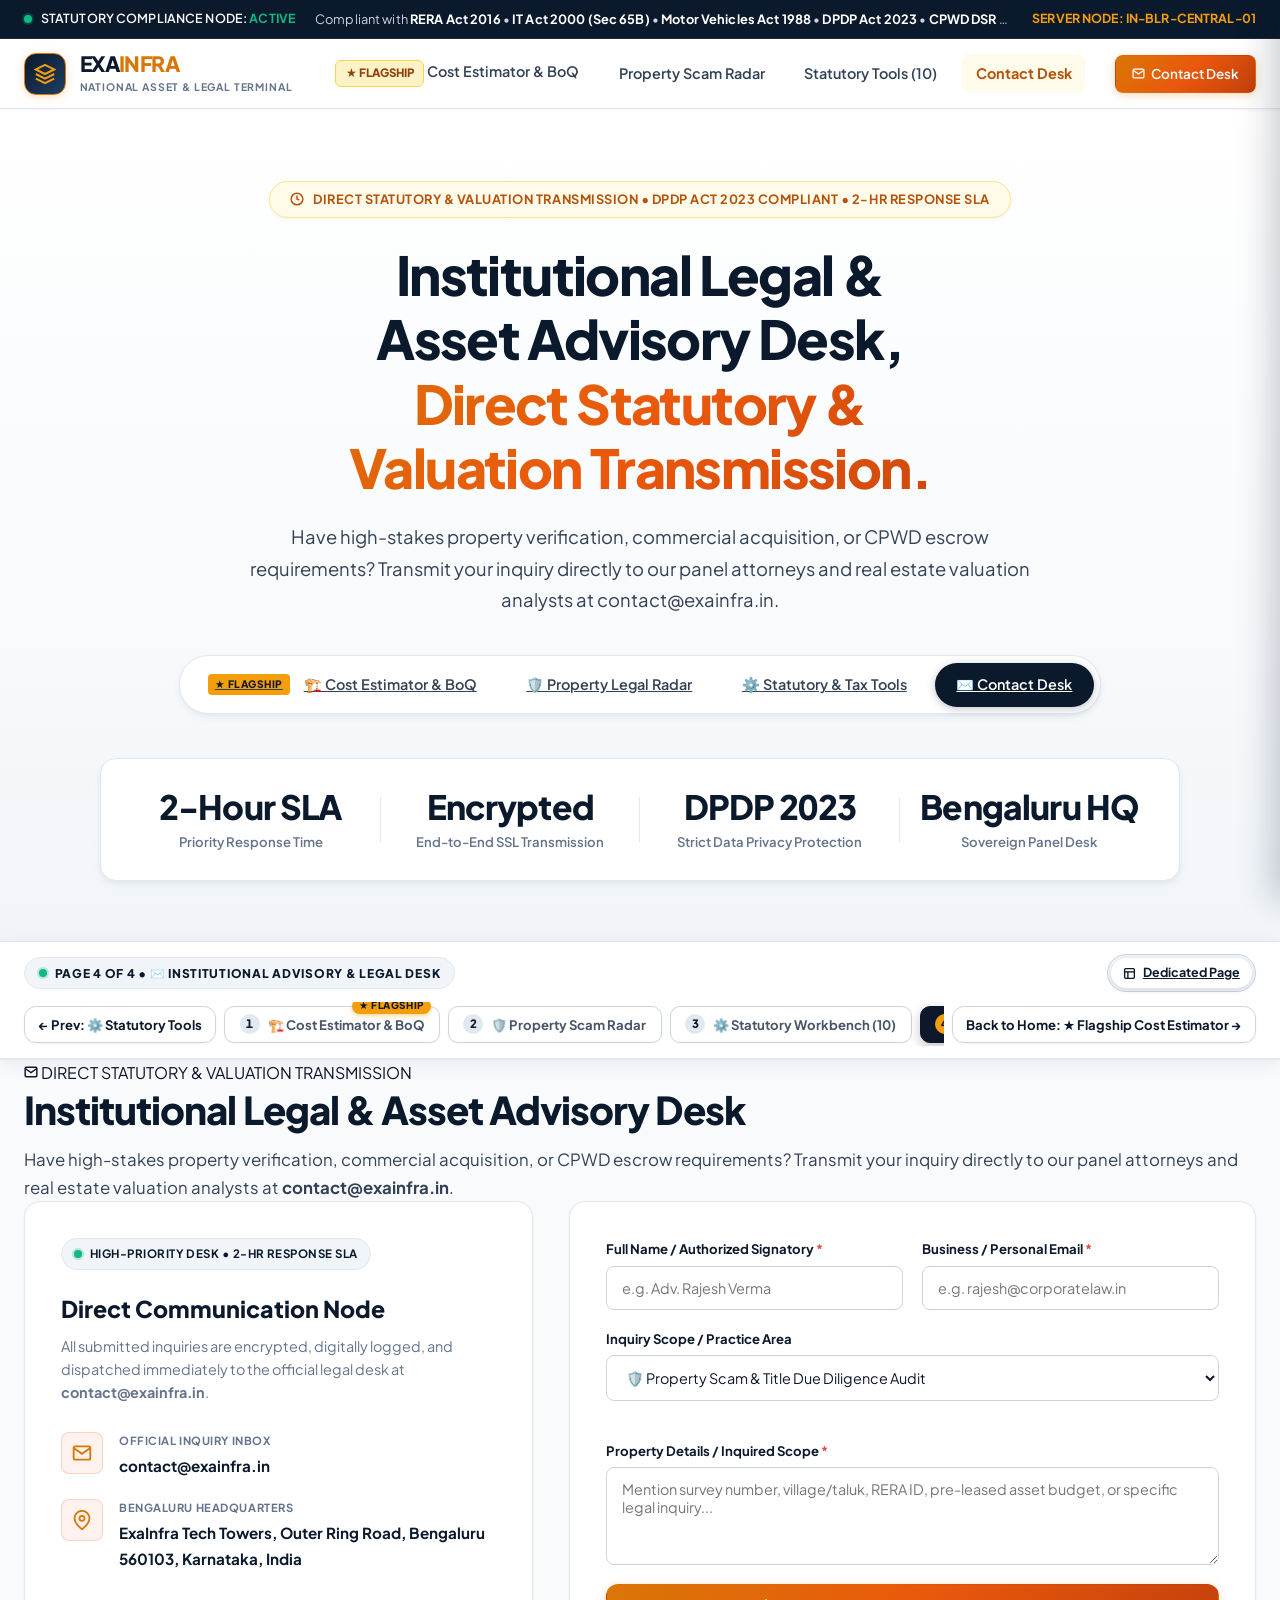
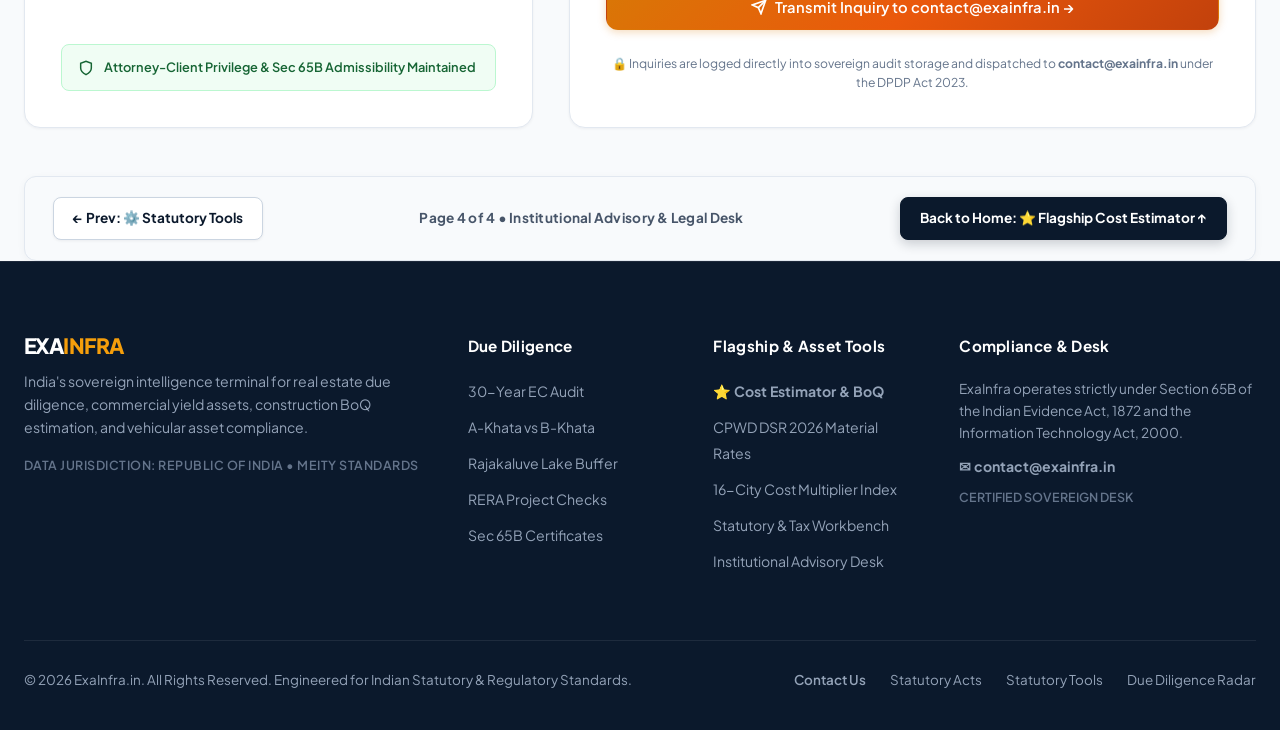
==== contact.html @ 916ccd4b "Convert to 5-page sovereign platform, remove Regulatory Acts from top nav, add left-column engineeri" ====
<!DOCTYPE html>
<html lang="en">
<head>
  <meta charset="UTF-8">
  <meta name="viewport" content="width=device-width, initial-scale=1.0">
  <title>Institutional Legal & Asset Advisory Desk | ExaInfra.in</title>
  <meta name="description" content="Direct transmission channel for high-stakes property verification, commercial transactions, contractor escrow arbitration, and formal valuation advisory.">
  <link rel="preconnect" href="https://fonts.googleapis.com">
  <link rel="preconnect" href="https://fonts.gstatic.com" crossorigin>
  <link href="https://fonts.googleapis.com/css2?family=Plus+Jakarta+Sans:wght@400;500;600;700;800&family=JetBrains+Mono:wght@400;500;600;700&display=swap" rel="stylesheet">
  <link rel="stylesheet" href="style.css">
</head>
<body class="sovereign-theme">
  <!-- National Statutory Compliance Ticker -->
  <div class="national-ticker-bar">
    <div class="container ticker-inner">
      <div class="compliance-status-pill">
        <span class="live-pulse-dot"></span>
        <span>STATUTORY COMPLIANCE NODE: <strong>ACTIVE</strong></span>
      </div>
      <div class="ticker-text">
        <span>Compliant with <strong>RERA Act 2016</strong> &bull; <strong>IT Act 2000 (Sec 65B)</strong> &bull; <strong>Motor Vehicles Act 1988</strong> &bull; <strong>DPDP Act 2023</strong> &bull; <strong>CPWD DSR 2026</strong> Standards</span>
      </div>
      <div class="ticker-node">
        <span>SERVER NODE: IN-BLR-CENTRAL-01</span>
      </div>
    </div>
  </div>

  <!-- Main Navigation Header -->
  <header class="navbar-terminal" id="mainNavbar">
    <div class="container nav-container">
      <a href="index.html" class="brand-wrap">
        <div class="brand-emblem">
          <svg width="22" height="22" viewBox="0 0 24 24" fill="none" stroke="currentColor" stroke-width="2.2">
            <path d="M12 2L2 7l10 5 10-5-10-5z"></path>
            <path d="M2 17l10 5 10-5"></path>
            <path d="M2 12l10 5 10-5"></path>
          </svg>
        </div>
        <div class="brand-text-col">
          <div class="brand-title">EXA<span>INFRA</span></div>
          <div class="brand-sub">NATIONAL ASSET & LEGAL TERMINAL</div>
        </div>
      </a>

      <!-- Desktop Nav Menu (Regulatory Acts REMOVED from top menu) -->
      <nav class="nav-menu">
        <a href="index.html" class="nav-link "><span class="flagship-badge-inline">★ FLAGSHIP</span> Cost Estimator &amp; BoQ</a>
        <a href="property-radar.html" class="nav-link ">Property Scam Radar</a>
        <a href="statutory-tools.html" class="nav-link ">Statutory Tools (10)</a>
        <a href="contact.html" class="nav-link active">Contact Desk</a>
      </nav>

      <div class="nav-actions">
        <a href="contact.html" class="btn btn-primary btn-sm nav-contact-btn">
          <svg width="13" height="13" viewBox="0 0 24 24" fill="none" stroke="currentColor" stroke-width="2.3"><path d="M4 4h16c1.1 0 2 .9 2 2v12c0 1.1-.9 2-2 2H4c-1.1 0-2-.9-2-2V6c0-1.1.9-2 2-2z"></path><polyline points="22,6 12,13 2,6"></polyline></svg>
          <span>Contact Desk</span>
        </a>

        <!-- Mobile Hamburger Toggle -->
        <button class="mobile-toggle-btn" id="btnMobileToggle" aria-label="Open Navigation Menu" aria-expanded="false" aria-controls="mobileNavDrawer">
          <span></span>
          <span></span>
          <span></span>
        </button>
      </div>
    </div>
  </header>

  <!-- Mobile Navigation Backdrop & Drawer -->
  <div class="mobile-nav-backdrop" id="mobileNavBackdrop" onclick="closeMobileNav()"></div>
  <div class="mobile-nav-drawer" id="mobileNavDrawer" role="dialog" aria-modal="true" aria-label="Mobile Navigation Menu">
    <div class="mobile-nav-header">
      <div class="brand-title">EXA<span style="color:var(--saffron-600);">INFRA</span></div>
      <button class="mobile-close-btn" id="btnMobileClose" aria-label="Close Mobile Menu">&times;</button>
    </div>
    <div class="mobile-nav-links">
      <a href="index.html" class="mobile-link ">⭐ Flagship: Cost Estimator &amp; BoQ</a>
      <a href="property-radar.html" class="mobile-link ">🛡️ Property Scam Radar</a>
      <a href="statutory-tools.html" class="mobile-link ">⚙️ Statutory &amp; Tax Tools</a>
      <a href="contact.html" class="mobile-link active">✉️ Advisory &amp; Contact Desk</a>
    </div>
    <div style="margin-top: 1.5rem;">
      <a href="contact.html" class="btn btn-primary btn-full" onclick="closeMobileNav()">
        <span>✉️ Contact Legal Desk</span>
      </a>
    </div>
  </div>
  <!-- Hero Section -->
  <section class="hero-terminal">
    <div class="container">
      <div class="hero-seal-badge">
        <svg width="14" height="14" viewBox="0 0 24 24" fill="none" stroke="currentColor" stroke-width="2.5"><circle cx="12" cy="12" r="10"></circle><path d="M12 6v6l4 2"></path></svg>
        <span>DIRECT STATUTORY & VALUATION TRANSMISSION &bull; DPDP ACT 2023 COMPLIANT &bull; 2-HR RESPONSE SLA</span>
      </div>

      <h1 class="hero-headline">
        Institutional Legal &amp; Asset Advisory Desk,<br><span class="highlight-saffron">Direct Statutory &amp; Valuation Transmission.</span>
      </h1>

      <p class="hero-description">
        Have high-stakes property verification, commercial acquisition, or CPWD escrow requirements? Transmit your inquiry directly to our panel attorneys and real estate valuation analysts at contact@exainfra.in.
      </p>

      <!-- Multi-Page Pillar Nav -->
      <div class="hero-pillars-nav">
        <a href="index.html" class="pillar-tab-btn ">
          <span class="pillar-flagship-pill">★ FLAGSHIP</span>
          <span>🏗️ Cost Estimator &amp; BoQ</span>
        </a>
        <a href="property-radar.html" class="pillar-tab-btn ">
          <span>🛡️ Property Legal Radar</span>
        </a>
        <a href="statutory-tools.html" class="pillar-tab-btn ">
          <span>⚙️ Statutory &amp; Tax Tools</span>
        </a>
        <a href="contact.html" class="pillar-tab-btn active">
          <span>✉️ Contact Desk</span>
        </a>
      </div>

      <!-- Hero Metric Bar -->
      <div class="hero-metric-bar">
        <div class="metric-cell">
          <div class="metric-val">2-Hour SLA</div>
          <div class="metric-lbl">Priority Response Time</div>
        </div>
        <div class="metric-cell">
          <div class="metric-val">Encrypted</div>
          <div class="metric-lbl">End-to-End SSL Transmission</div>
        </div>
        <div class="metric-cell">
          <div class="metric-val">DPDP 2023</div>
          <div class="metric-lbl">Strict Data Privacy Protection</div>
        </div>
        <div class="metric-cell">
          <div class="metric-val">Bengaluru HQ</div>
          <div class="metric-lbl">Sovereign Panel Desk</div>
        </div>
      </div>
    </div>
  </section>
  <!-- ====================================================================
       TERMINAL MULTI-PAGE DECK NAVIGATION BAR
       ==================================================================== -->
  <div class="terminal-pager-bar" id="terminalPagerBar">
    <div class="container pager-container">
      <div class="pager-header-wrap">
        <div class="pager-status-badge">
          <span class="live-pulse-dot"></span>
          <span id="pagerActiveLabel">PAGE 4 OF 4 &bull; ✉️ INSTITUTIONAL ADVISORY &amp; LEGAL DESK</span>
        </div>
        <div class="pager-view-mode-toggle">
          <a href="#" class="view-mode-btn active">
            <svg width="13" height="13" viewBox="0 0 24 24" fill="none" stroke="currentColor" stroke-width="2.5"><rect x="3" y="3" width="18" height="18" rx="2" ry="2"></rect><line x1="3" y1="9" x2="21" y2="9"></line><line x1="9" y1="21" x2="9" y2="9"></line></svg>
            <span>Dedicated Page</span>
          </a>
        </div>
      </div>

      <div class="pager-nav-pills-row">
        <a href="statutory-tools.html" class="pager-nav-arrow" id="pagerPrevBtn" aria-label="Previous Page" >
          &larr; Prev: ⚙️ Statutory Tools
        </a>

        <div class="pager-pills-list" role="tablist">
          <a href="index.html" class="pager-pill " data-page="1">
            <span class="pager-pill-flagship">★ FLAGSHIP</span>
            <span class="pager-pill-num">1</span>
            <span class="pager-pill-title">🏗️ Cost Estimator &amp; BoQ</span>
          </a>
          <a href="property-radar.html" class="pager-pill " data-page="2">
            <span class="pager-pill-num">2</span>
            <span class="pager-pill-title">🛡️ Property Scam Radar</span>
          </a>
          <a href="statutory-tools.html" class="pager-pill " data-page="3">
            <span class="pager-pill-num">3</span>
            <span class="pager-pill-title">⚙️ Statutory Workbench (10)</span>
          </a>
          <a href="contact.html" class="pager-pill active" data-page="4">
            <span class="pager-pill-num">4</span>
            <span class="pager-pill-title">✉️ Advisory &amp; Contact Desk</span>
          </a>
        </div>

        <a href="index.html" class="pager-nav-arrow" id="pagerNextBtn" aria-label="Next Page" >
          Back to Home: ★ Flagship Cost Estimator &rarr;
        </a>
      </div>
    </div>
  </div>
  <section class="terminal-section bg-subtle terminal-page" id="contact" data-page-index="5">
    <div class="container">
      <div class="section-header">
        <div class="section-tag-pill">
          <svg width="14" height="14" viewBox="0 0 24 24" fill="none" stroke="currentColor" stroke-width="2.5"><path d="M4 4h16c1.1 0 2 .9 2 2v12c0 1.1-.9 2-2 2H4c-1.1 0-2-.9-2-2V6c0-1.1.9-2 2-2z"></path><polyline points="22,6 12,13 2,6"></polyline></svg>
          <span>DIRECT STATUTORY & VALUATION TRANSMISSION</span>
        </div>
        <h2 class="section-title">Institutional Legal & Asset Advisory Desk</h2>
        <p class="section-desc">
          Have high-stakes property verification, commercial acquisition, or CPWD escrow requirements? Transmit your inquiry directly to our panel attorneys and real estate valuation analysts at <strong>contact@exainfra.in</strong>.
        </p>
      </div>

      <div class="contact-grid-container">
        <!-- Contact Info Left Column -->
        <div class="contact-info-card">
          <div class="contact-badge-strip">
            <span class="live-pulse-dot"></span>
            <span>HIGH-PRIORITY DESK &bull; 2-HR RESPONSE SLA</span>
          </div>

          <h3 class="contact-card-title">Direct Communication Node</h3>
          <p class="contact-card-text">
            All submitted inquiries are encrypted, digitally logged, and dispatched immediately to the official legal desk at <strong>contact@exainfra.in</strong>.
          </p>

          <div class="contact-methods-list">
            <div class="contact-method-item">
              <div class="contact-icon-box">
                <svg width="20" height="20" viewBox="0 0 24 24" fill="none" stroke="currentColor" stroke-width="2.2"><path d="M4 4h16c1.1 0 2 .9 2 2v12c0 1.1-.9 2-2 2H4c-1.1 0-2-.9-2-2V6c0-1.1.9-2 2-2z"></path><polyline points="22,6 12,13 2,6"></polyline></svg>
              </div>
              <div>
                <span class="contact-method-label">OFFICIAL INQUIRY INBOX</span>
                <a href="mailto:contact@exainfra.in" class="contact-method-value">contact@exainfra.in</a>
              </div>
            </div>

            <div class="contact-method-item">
              <div class="contact-icon-box">
                <svg width="20" height="20" viewBox="0 0 24 24" fill="none" stroke="currentColor" stroke-width="2.2"><path d="M21 10c0 7-9 13-9 13s-9-6-9-13a9 9 0 0 1 18 0z"></path><circle cx="12" cy="10" r="3"></circle></svg>
              </div>
              <div>
                <span class="contact-method-label">BENGALURU HEADQUARTERS</span>
                <span class="contact-method-value">ExaInfra Tech Towers, Outer Ring Road, Bengaluru 560103, Karnataka, India</span>
              </div>
            </div>
          </div>

          <div class="contact-statutory-pill">
            <svg width="16" height="16" viewBox="0 0 24 24" fill="none" stroke="currentColor" stroke-width="2.2"><path d="M12 22s8-4 8-10V5l-8-3-8 3v7c0 6 8 10 8 10z"></path></svg>
            <span>Attorney-Client Privilege & Sec 65B Admissibility Maintained</span>
          </div>
        </div>

        <!-- Contact Form Right Column -->
        <div class="contact-form-card">
          <form id="formContactUs" class="contact-form" autocomplete="off">
            <div class="form-row-2col">
              <div class="form-group">
                <label for="contactName" class="form-label">Full Name / Authorized Signatory <span class="req">*</span></label>
                <input type="text" id="contactName" name="name" class="form-input" placeholder="e.g. Adv. Rajesh Verma" required maxlength="100">
              </div>

              <div class="form-group">
                <label for="contactEmail" class="form-label">Business / Personal Email <span class="req">*</span></label>
                <input type="email" id="contactEmail" name="email" class="form-input" placeholder="e.g. rajesh@corporatelaw.in" required maxlength="120">
              </div>
            </div>

            <div class="form-group" style="margin-bottom: 1.25rem;">
              <label for="contactSubject" class="form-label">Inquiry Scope / Practice Area</label>
              <select id="contactSubject" name="subject" class="form-input form-select">
                <option value="Property Scam & Title Due Diligence Audit">🛡️ Property Scam & Title Due Diligence Audit</option>
                <option value="Commercial Real Estate (CRE) Pre-Leased Acquisition">🏢 Commercial Real Estate (CRE) Pre-Leased Yield</option>
                <option value="CPWD Construction BoQ & Milestone Escrow">🏗️ CPWD Construction BoQ & Milestone Escrow</option>
                <option value="Statutory Stamp Duty & Capital Gains Advisory">📜 Statutory Stamp Duty & Sec 54 Capital Gains</option>
                <option value="Enterprise API & Institutional Retainer">⚡ Enterprise API & Institutional Retainer</option>
                <option value="General Statutory & Legal Inquiry">⚖️ General Statutory & Legal Inquiry</option>
              </select>
            </div>

            <div class="form-group">
              <label for="contactMessage" class="form-label">Property Details / Inquired Scope <span class="req">*</span></label>
              <textarea id="contactMessage" name="message" class="form-input" rows="4" placeholder="Mention survey number, village/taluk, RERA ID, pre-leased asset budget, or specific legal inquiry..." required maxlength="2000"></textarea>
            </div>

            <div class="contact-action-row">
              <button type="submit" id="btnSubmitContact" class="btn btn-primary btn-full">
                <svg width="16" height="16" viewBox="0 0 24 24" fill="none" stroke="currentColor" stroke-width="2.5"><line x1="22" y1="2" x2="11" y2="13"></line><polygon points="22 2 15 22 11 13 2 9 22 2"></polygon></svg>
                <span>Transmit Inquiry to contact@exainfra.in &rarr;</span>
              </button>
            </div>

            <div class="contact-form-notice">
              🔒 Inquiries are logged directly into sovereign audit storage and dispatched to <strong>contact@exainfra.in</strong> under the DPDP Act 2023.
            </div>
          </form>
        </div>
      </div>
      <!-- Bottom Module Pager Navigation Card -->
      <div class="bottom-pager-card">
        <a href="statutory-tools.html" class="bottom-pager-btn">
          <span>&larr; Prev: ⚙️ Statutory Tools</span>
        </a>
        <span class="bottom-pager-info">Page 4 of 4 &bull; Institutional Advisory &amp; Legal Desk</span>
        <a href="index.html" class="bottom-pager-btn primary">
          <span>Back to Home: ⭐ Flagship Cost Estimator &uarr;</span>
        </a>
      </div>
    </div>
  </section>
  <!-- Footer -->
  <footer class="footer-terminal">
    <div class="container">
      <div class="footer-top">
        <div class="footer-col">
          <div class="brand-title" style="margin-bottom:0.75rem; color:#FFFFFF;">EXA<span style="color:var(--saffron-500);">INFRA</span></div>
          <p style="font-size:0.88rem; color:#94A3B8; line-height:1.65; margin-bottom:1rem;">
            India's sovereign intelligence terminal for real estate due diligence, commercial yield assets, construction BoQ estimation, and vehicular asset compliance.
          </p>
          <div style="font-size:0.78rem; color:#64748B; font-weight:600; letter-spacing:0.04em;">
            DATA JURISDICTION: REPUBLIC OF INDIA &bull; MEITY STANDARDS
          </div>
        </div>

        <div class="footer-col">
          <h4>Due Diligence</h4>
          <ul>
            <li><a href="property-radar.html">30-Year EC Audit</a></li>
            <li><a href="property-radar.html">A-Khata vs B-Khata</a></li>
            <li><a href="property-radar.html">Rajakaluve Lake Buffer</a></li>
            <li><a href="property-radar.html">RERA Project Checks</a></li>
            <li><a href="property-radar.html">Sec 65B Certificates</a></li>
          </ul>
        </div>

        <div class="footer-col">
          <h4>Flagship &amp; Asset Tools</h4>
          <ul>
            <li><a href="index.html"><strong style="color:var(--saffron-400);">⭐ Cost Estimator &amp; BoQ</strong></a></li>
            <li><a href="index.html">CPWD DSR 2026 Material Rates</a></li>
            <li><a href="index.html">16-City Cost Multiplier Index</a></li>
            <li><a href="statutory-tools.html">Statutory &amp; Tax Workbench</a></li>
            <li><a href="contact.html">Institutional Advisory Desk</a></li>
          </ul>
        </div>

        <div class="footer-col">
          <h4>Compliance &amp; Desk</h4>
          <p style="font-size:0.85rem; color:#94A3B8; line-height:1.6; margin-bottom:0.75rem;">
            ExaInfra operates strictly under Section 65B of the Indian Evidence Act, 1872 and the Information Technology Act, 2000.
          </p>
          <div style="font-size:0.85rem; margin-bottom:0.6rem;">
            <a href="mailto:contact@exainfra.in" style="color:var(--saffron-400); text-decoration:none; font-weight:700;">✉ contact@exainfra.in</a>
          </div>
          <div style="font-size:0.78rem; color:#64748B; font-weight:600;">
            CERTIFIED SOVEREIGN DESK
          </div>
        </div>
      </div>

      <div class="footer-bottom">
        <div>
          &copy; 2026 ExaInfra.in. All Rights Reserved. Engineered for Indian Statutory &amp; Regulatory Standards.
        </div>
        <div style="display:flex; gap:1.5rem; flex-wrap:wrap;">
          <a href="contact.html" style="color:var(--saffron-400); text-decoration:none; font-weight:600;">Contact Us</a>
          <a href="regulatory-framework.html" style="color:#94A3B8; text-decoration:none;">Statutory Acts</a>
          <a href="statutory-tools.html" style="color:#94A3B8; text-decoration:none;">Statutory Tools</a>
          <a href="property-radar.html" style="color:#94A3B8; text-decoration:none;">Due Diligence Radar</a>
        </div>
      </div>
    </div>
  </footer>

  <!-- Toast Notification Container -->
  <div class="toast-container" id="toastContainer"></div>

  <script src="app.js"></script>
</body>
</html>
---- style.css ----
/* ==========================================================================
   ExaInfra.in - National Real Estate, Commercial Yield & Asset Terminal
   Aesthetic: Sovereign-grade Indian Institutional Enterprise Design
   High-Contrast Typography, Fluid Spacing, Precise Alignment & Accessibility
   ========================================================================== */

:root {
  /* Crisp Sovereign Light Theme Tokens */
  --bg-body: #F8FAFC;
  --bg-card: #FFFFFF;
  --bg-subtle: #F1F5F9;
  --bg-subtle-hover: #E2E8F0;
  --bg-elevated: #FFFFFF;

  /* Sovereign Authority Palette */
  --navy-authority: #0B192C;
  --navy-dark: #07111E;
  --navy-surface: #1E3A5F;
  --navy-border: #E2E8F0;

  /* Sovereign Indian Saffron & Gold */
  --saffron-500: #F59E0B;
  --saffron-600: #D97706;
  --saffron-700: #B45309;
  --saffron-gradient: linear-gradient(135deg, #D97706 0%, #EA580C 50%, #C2410C 100%);
  --saffron-light: #FFFBEB;
  --saffron-border: #FDE68A;

  /* Verified Emerald */
  --emerald-500: #10B981;
  --emerald-600: #059669;
  --emerald-700: #047857;
  --emerald-light: #ECFDF5;
  --emerald-border: #A7F3D0;

  /* Statutory Alert Crimson */
  --crimson-500: #EF4444;
  --crimson-600: #DC2626;
  --crimson-700: #B91C1C;
  --crimson-light: #FEF2F2;
  --crimson-border: #FECACA;

  /* Regulatory Sky Blue */
  --blue-sky: #0284C7;
  --blue-light: #F0F9FF;
  --blue-border: #BAE6FD;

  /* Accessible Text Hierarchy (WCAG AAA Compliant) */
  --text-main: #0F172A;        /* Slate-900 (High-contrast primary) */
  --text-secondary: #334155;   /* Slate-700 (Readable body copy) */
  --text-muted: #64748B;       /* Slate-500 (Clean metadata & labels) */
  --text-light: #94A3B8;       /* Slate-400 (De-emphasized footer items) */

  /* Borders & Shadows */
  --border-card: #E2E8F0;
  --border-input: #CBD5E1;
  --border-hover: #D97706;

  --shadow-sm: 0 1px 3px rgba(15, 23, 42, 0.05);
  --shadow-card: 0 4px 12px -2px rgba(15, 23, 42, 0.06), 0 2px 6px -1px rgba(15, 23, 42, 0.04);
  --shadow-hover: 0 14px 28px -4px rgba(15, 23, 42, 0.1), 0 4px 10px -2px rgba(15, 23, 42, 0.05);
  --shadow-modal: 0 25px 50px -12px rgba(15, 23, 42, 0.25);

  /* User-Friendly Typography */
  --font-main: 'Plus Jakarta Sans', 'Inter', -apple-system, BlinkMacSystemFont, 'Segoe UI', Roboto, sans-serif;
  --font-mono: 'JetBrains Mono', ui-monospace, SFMono-Regular, Menlo, Monaco, Consolas, monospace;

  /* Border Radii */
  --radius-sm: 8px;
  --radius-md: 12px;
  --radius-lg: 16px;
  --radius-full: 9999px;
}

/* ==========================================================================
   Global Reset & Base Rules
   ========================================================================== */
*, *::before, *::after {
  box-sizing: border-box;
  margin: 0;
  padding: 0;
}

html {
  scroll-behavior: smooth;
  -webkit-text-size-adjust: 100%;
}

body {
  font-family: var(--font-main);
  background: var(--bg-body);
  color: var(--text-main);
  line-height: 1.6;
  font-size: 1rem;
  -webkit-font-smoothing: antialiased;
  -moz-osx-font-smoothing: grayscale;
  text-rendering: optimizeLegibility;
  overflow-x: hidden;
  width: 100%;
}

button, input, select, textarea, a {
  touch-action: manipulation;
  -webkit-tap-highlight-color: transparent;
}

::selection {
  background: var(--saffron-border);
  color: var(--navy-authority);
}

/* Tabular Numbers for all metrics and currencies */
.metric-val,
.dial-score,
.sim-slider-hdr strong,
.sim-result-hero strong,
.sim-stat-box strong,
.boq-table td,
.boq-total-col strong,
.step-pct,
.p-price-block .amt,
.pager-pill-num {
  font-variant-numeric: tabular-nums lining-nums;
}

/* Container */
.container {
  width: 100%;
  max-width: 1280px;
  margin: 0 auto;
  padding: 0 1.5rem;
}

/* ==========================================================================
   Top National Statutory Ticker Bar
   ========================================================================== */
.national-ticker-bar {
  background: var(--navy-authority);
  border-bottom: 1px solid #1E293B;
  color: #E2E8F0;
  font-size: 0.8rem;
  padding: 0.55rem 0;
  font-family: var(--font-main);
  letter-spacing: 0.01em;
}

.ticker-inner {
  display: flex;
  justify-content: space-between;
  align-items: center;
  gap: 1.25rem;
}

.compliance-status-pill {
  display: flex;
  align-items: center;
  gap: 0.55rem;
  white-space: nowrap;
  font-size: 0.78rem;
  font-weight: 600;
  color: #F8FAFC;
}

.compliance-status-pill strong {
  color: var(--emerald-500);
}

.live-pulse-dot {
  width: 8px;
  height: 8px;
  background: var(--emerald-500);
  border-radius: 50%;
  box-shadow: 0 0 10px var(--emerald-500);
  animation: pulseGreen 1.8s infinite;
}

@keyframes pulseGreen {
  0% { transform: scale(0.9); opacity: 0.8; }
  50% { transform: scale(1.3); opacity: 1; }
  100% { transform: scale(0.9); opacity: 0.8; }
}

.ticker-text {
  overflow: hidden;
  text-overflow: ellipsis;
  white-space: nowrap;
  font-size: 0.8rem;
  color: #CBD5E1;
}

.ticker-text strong {
  color: #FFFFFF;
}

.ticker-node {
  color: var(--saffron-500);
  font-weight: 700;
  font-size: 0.78rem;
  white-space: nowrap;
}

/* ==========================================================================
   Main Navigation Header
   ========================================================================== */
.navbar-terminal {
  background: rgba(255, 255, 255, 0.96);
  backdrop-filter: blur(16px);
  -webkit-backdrop-filter: blur(16px);
  border-bottom: 1px solid var(--border-card);
  position: sticky;
  top: 0;
  z-index: 1000;
  padding: 0.8rem 0;
  box-shadow: var(--shadow-sm);
  transition: all 0.2s ease;
}

.nav-container {
  display: flex;
  align-items: center;
  justify-content: space-between;
  gap: 1.5rem;
}

.brand-wrap {
  display: flex;
  align-items: center;
  gap: 0.85rem;
  text-decoration: none;
  flex-shrink: 0;
}

.brand-emblem {
  width: 42px;
  height: 42px;
  background: linear-gradient(135deg, var(--navy-authority), #1E3E62);
  border: 1.5px solid var(--saffron-600);
  border-radius: var(--radius-md);
  display: flex;
  align-items: center;
  justify-content: center;
  color: var(--saffron-500);
  box-shadow: 0 2px 10px rgba(217, 119, 6, 0.22);
}

.brand-text-col {
  display: flex;
  flex-direction: column;
}

.brand-title {
  font-size: 1.32rem;
  font-weight: 800;
  color: var(--navy-authority);
  letter-spacing: -0.025em;
  line-height: 1.15;
}

.brand-title span {
  color: var(--saffron-600);
}

.brand-sub {
  font-size: 0.65rem;
  font-family: var(--font-main);
  color: var(--text-muted);
  letter-spacing: 0.08em;
  text-transform: uppercase;
  font-weight: 700;
  margin-top: 0.15rem;
}

.nav-menu {
  display: flex;
  align-items: center;
  gap: 0.75rem;
  flex: 1;
  justify-content: center;
}

.nav-link {
  color: var(--text-secondary);
  text-decoration: none;
  font-size: 0.9rem;
  font-weight: 600;
  padding: 0.5rem 0.85rem;
  border-radius: var(--radius-sm);
  white-space: nowrap;
  transition: all 0.18s ease;
  position: relative;
}

.nav-link:hover {
  color: var(--navy-authority);
  background: var(--bg-subtle);
}

.nav-link.active {
  color: var(--saffron-700);
  background: var(--saffron-light);
  font-weight: 700;
}

.nav-actions {
  display: flex;
  align-items: center;
  gap: 0.75rem;
  flex-shrink: 0;
}

/* Mobile Hamburger Toggle Button */
.mobile-toggle-btn {
  display: none;
  background: #FFFFFF;
  border: 1.5px solid var(--border-card);
  width: 44px;
  height: 44px;
  border-radius: var(--radius-sm);
  cursor: pointer;
  flex-direction: column;
  align-items: center;
  justify-content: center;
  gap: 5px;
  transition: all 0.15s ease;
  touch-action: manipulation;
}

.mobile-toggle-btn span {
  display: block;
  width: 22px;
  height: 2px;
  background: var(--navy-authority);
  border-radius: 2px;
}

.mobile-toggle-btn:hover, .mobile-toggle-btn:active {
  background: var(--bg-subtle);
  border-color: var(--saffron-600);
}

/* Mobile Navigation Backdrop & Drawer */
.mobile-nav-backdrop {
  position: fixed;
  inset: 0;
  background: rgba(11, 25, 44, 0.6);
  backdrop-filter: blur(4px);
  -webkit-backdrop-filter: blur(4px);
  z-index: 2400;
  opacity: 0;
  pointer-events: none;
  transition: opacity 0.25s cubic-bezier(0.16, 1, 0.3, 1);
}

.mobile-nav-backdrop.active {
  opacity: 1;
  pointer-events: auto;
}

.mobile-nav-drawer {
  position: fixed;
  top: 0;
  right: 0;
  bottom: 0;
  width: 86vw;
  max-width: 340px;
  background: #FFFFFF;
  z-index: 2500;
  display: flex;
  flex-direction: column;
  transform: translateX(100%);
  transition: transform 0.28s cubic-bezier(0.16, 1, 0.3, 1);
  padding: 1.5rem;
  overflow-y: auto;
  box-shadow: -8px 0 32px rgba(11, 25, 44, 0.22);
  -webkit-overflow-scrolling: touch;
}

.mobile-nav-drawer.active {
  transform: translateX(0);
}

.mobile-nav-header {
  display: flex;
  justify-content: space-between;
  align-items: center;
  border-bottom: 1px solid var(--border-card);
  padding-bottom: 1.25rem;
  margin-bottom: 1.5rem;
}

.mobile-close-btn {
  background: var(--bg-subtle);
  border: 1px solid var(--border-card);
  width: 44px;
  height: 44px;
  border-radius: var(--radius-sm);
  font-size: 1.6rem;
  color: var(--text-main);
  cursor: pointer;
  display: flex;
  align-items: center;
  justify-content: center;
  line-height: 1;
  touch-action: manipulation;
  transition: all 0.15s ease;
}

.mobile-close-btn:hover, .mobile-close-btn:active {
  background: var(--border-input);
  color: var(--navy-authority);
}

.mobile-nav-links {
  display: flex;
  flex-direction: column;
  gap: 0.75rem;
}

.mobile-link {
  font-size: 1rem;
  font-weight: 600;
  color: var(--navy-authority);
  text-decoration: none;
  padding: 0.95rem 1.15rem;
  border-radius: var(--radius-md);
  background: var(--bg-subtle);
  display: flex;
  align-items: center;
  gap: 0.75rem;
  min-height: 48px;
  touch-action: manipulation;
  transition: all 0.15s ease;
}

.mobile-link:hover, .mobile-link:active {
  background: var(--saffron-light);
  color: var(--saffron-700);
}

.mobile-table-hint {
  display: none;
  font-size: 0.76rem;
  color: var(--text-muted);
  font-weight: 600;
  text-align: right;
  margin-bottom: 0.5rem;
}

/* ==========================================================================
   Buttons & User-Friendly Interactive Elements
   ========================================================================== */
.btn {
  display: inline-flex;
  align-items: center;
  justify-content: center;
  gap: 0.55rem;
  padding: 0 1.4rem;
  font-size: 0.92rem;
  font-weight: 600;
  border-radius: var(--radius-md);
  cursor: pointer;
  border: 1px solid transparent;
  transition: all 0.2s cubic-bezier(0.16, 1, 0.3, 1);
  text-decoration: none;
  font-family: var(--font-main);
  height: 46px;
  min-height: 46px;
  white-space: nowrap;
}

.btn-primary {
  background: var(--saffron-gradient);
  color: #FFFFFF;
  box-shadow: 0 2px 8px rgba(217, 119, 6, 0.28);
}

.btn-primary:hover {
  background: linear-gradient(135deg, #F59E0B 0%, #D97706 100%);
  transform: translateY(-1px);
  box-shadow: 0 4px 14px rgba(217, 119, 6, 0.38);
}

.btn-primary:active {
  transform: translateY(0);
}

.btn-secondary {
  background: #FFFFFF;
  border: 1.5px solid var(--border-input);
  color: var(--navy-authority);
  box-shadow: var(--shadow-sm);
}

.btn-secondary:hover {
  background: var(--bg-subtle);
  border-color: var(--saffron-600);
  color: var(--saffron-700);
  transform: translateY(-1px);
}

.btn-emerald {
  background: var(--emerald-600);
  color: #FFFFFF;
}

.btn-emerald:hover {
  background: var(--emerald-700);
}

.btn-sm {
  height: 38px;
  min-height: 38px;
  padding: 0 1rem;
  font-size: 0.84rem;
  border-radius: var(--radius-sm);
}

.btn-lg {
  height: 52px;
  min-height: 52px;
  padding: 0 2rem;
  font-size: 1rem;
  font-weight: 700;
}

.btn-full {
  width: 100%;
}

/* ==========================================================================
   Hero Section
   ========================================================================== */
.hero-terminal {
  padding: 4.5rem 0 3.75rem 0;
  background: linear-gradient(180deg, #FFFFFF 0%, #F8FAFC 60%, #F1F5F9 100%);
  border-bottom: 1px solid var(--border-card);
  text-align: center;
}

.hero-seal-badge {
  display: inline-flex;
  align-items: center;
  gap: 0.55rem;
  background: var(--saffron-light);
  border: 1px solid var(--saffron-border);
  padding: 0.45rem 1.25rem;
  border-radius: var(--radius-full);
  margin-bottom: 1.5rem;
  font-size: 0.8rem;
  font-weight: 700;
  color: var(--saffron-700);
  letter-spacing: 0.04em;
  box-shadow: 0 1px 3px rgba(217, 119, 6, 0.08);
}

.hero-headline {
  font-size: clamp(2.1rem, 4.2vw, 3.4rem);
  line-height: 1.2;
  font-weight: 800;
  letter-spacing: -0.03em;
  color: var(--navy-authority);
  max-width: 980px;
  margin: 0 auto 1.35rem auto;
  text-wrap: balance;
}

.highlight-saffron {
  background: var(--saffron-gradient);
  -webkit-background-clip: text;
  -webkit-text-fill-color: transparent;
  display: inline-block;
}

.hero-description {
  font-size: clamp(1.02rem, 1.6vw, 1.15rem);
  color: var(--text-secondary);
  max-width: 820px;
  margin: 0 auto 2.5rem auto;
  line-height: 1.7;
}

/* 4 Pillars Interactive Tab Switcher in Hero */
.hero-pillars-nav {
  display: inline-flex;
  background: #FFFFFF;
  border: 1px solid var(--border-card);
  padding: 0.4rem;
  border-radius: var(--radius-full);
  margin-bottom: 2.75rem;
  gap: 0.4rem;
  flex-wrap: wrap;
  justify-content: center;
  box-shadow: var(--shadow-card);
}

.pillar-tab-btn {
  background: transparent;
  border: none;
  color: var(--text-secondary);
  padding: 0.65rem 1.35rem;
  font-size: 0.9rem;
  font-weight: 600;
  border-radius: var(--radius-full);
  cursor: pointer;
  transition: all 0.2s ease;
  display: flex;
  align-items: center;
  gap: 0.5rem;
  font-family: var(--font-main);
  min-height: 42px;
}

.pillar-tab-btn:hover {
  color: var(--navy-authority);
  background: var(--bg-subtle);
}

.pillar-tab-btn.active {
  background: var(--navy-authority);
  color: #FFFFFF;
  box-shadow: 0 2px 8px rgba(11, 25, 44, 0.25);
}

/* Hero Live Metric Bar */
.hero-metric-bar {
  display: grid;
  grid-template-columns: repeat(4, 1fr);
  gap: 1.5rem;
  background: #FFFFFF;
  border: 1px solid var(--border-card);
  border-radius: var(--radius-lg);
  padding: 1.75rem 2rem;
  box-shadow: var(--shadow-card);
  max-width: 1080px;
  margin: 0 auto;
}

.metric-cell {
  text-align: center;
  position: relative;
}

.metric-cell:not(:last-child)::after {
  content: "";
  position: absolute;
  right: -0.75rem;
  top: 15%;
  height: 70%;
  width: 1px;
  background: var(--border-card);
}

.metric-val {
  font-size: 2.1rem;
  font-weight: 800;
  font-family: var(--font-main);
  color: var(--navy-authority);
  letter-spacing: -0.025em;
  line-height: 1.15;
}

.metric-lbl {
  font-size: 0.82rem;
  color: var(--text-muted);
  font-weight: 600;
  margin-top: 0.35rem;
}

/* ==========================================================================
   Section Headers (Authoritative Institutional Light)
   ========================================================================== */
.section-header-block {
  text-align: center;
  max-width: 780px;
  margin: 0 auto 3rem auto;
}

.section-tag {
  display: inline-block;
  padding: 0.38rem 1rem;
  background: var(--blue-light);
  border: 1px solid var(--blue-border);
  color: var(--blue-sky);
  font-size: 0.75rem;
  font-weight: 700;
  border-radius: var(--radius-full);
  font-family: var(--font-main);
  letter-spacing: 0.08em;
  text-transform: uppercase;
  margin-bottom: 0.85rem;
}

.section-title {
  font-size: clamp(1.8rem, 3.2vw, 2.4rem);
  font-weight: 800;
  color: var(--navy-authority);
  letter-spacing: -0.025em;
  line-height: 1.25;
  margin-bottom: 0.75rem;
}

.section-desc {
  font-size: 1.05rem;
  color: var(--text-secondary);
  line-height: 1.65;
}

/* ==========================================================================
   Pillar 1: Property Due Diligence & Scam Risk Radar
   ========================================================================== */
.radar-section {
  padding: 5rem 0;
  background: #FFFFFF;
  border-bottom: 1px solid var(--border-card);
}

.radar-terminal-card {
  background: #FFFFFF;
  border: 1px solid var(--border-card);
  border-radius: var(--radius-lg);
  padding: 2.25rem;
  box-shadow: var(--shadow-card);
}

.radar-search-box {
  display: grid;
  grid-template-columns: 1.2fr 1.2fr 2fr auto;
  gap: 1.25rem;
  background: var(--bg-subtle);
  border: 1px solid var(--border-card);
  padding: 1.5rem;
  border-radius: var(--radius-md);
  margin-bottom: 1.75rem;
  align-items: flex-end;
}

.form-field-radar label {
  display: block;
  font-size: 0.82rem;
  font-weight: 600;
  color: var(--text-secondary);
  margin-bottom: 0.45rem;
  font-family: var(--font-main);
}

.form-control-terminal {
  width: 100%;
  background: #FFFFFF;
  border: 1.5px solid var(--border-input);
  color: var(--navy-authority);
  padding: 0 1rem;
  border-radius: var(--radius-sm);
  font-size: 0.92rem;
  font-family: var(--font-main);
  outline: none;
  height: 46px;
  min-height: 46px;
  transition: all 0.15s ease;
}

.form-control-terminal:focus {
  border-color: var(--saffron-600);
  box-shadow: 0 0 0 3px rgba(217, 119, 6, 0.18);
}

.sample-queries-row {
  display: flex;
  align-items: center;
  gap: 0.75rem;
  margin-bottom: 2.25rem;
  flex-wrap: wrap;
}

.sample-query-label {
  font-size: 0.8rem;
  color: var(--text-muted);
  font-family: var(--font-main);
  font-weight: 600;
}

.sample-query-chip {
  background: #FFFFFF;
  border: 1.5px solid var(--border-input);
  color: var(--text-secondary);
  padding: 0.5rem 1rem;
  border-radius: var(--radius-full);
  font-size: 0.82rem;
  font-weight: 600;
  font-family: var(--font-main);
  cursor: pointer;
  transition: all 0.15s ease;
  min-height: 36px;
  line-height: 1.4;
}

.sample-query-chip:hover {
  background: var(--bg-subtle);
  color: var(--saffron-700);
  border-color: var(--saffron-600);
  transform: translateY(-1px);
}

/* Radar Audit Results Display */
.radar-results-grid {
  display: grid;
  grid-template-columns: 330px 1fr;
  gap: 1.75rem;
}

.gauge-card {
  background: var(--bg-subtle);
  border: 1px solid var(--border-card);
  border-radius: var(--radius-md);
  padding: 2rem 1.5rem;
  text-align: center;
  display: flex;
  flex-direction: column;
  align-items: center;
  justify-content: center;
}

.risk-dial {
  width: 144px;
  height: 144px;
  border-radius: 50%;
  border: 10px solid #E2E8F0;
  display: flex;
  flex-direction: column;
  align-items: center;
  justify-content: center;
  margin-bottom: 1.25rem;
  background: #FFFFFF;
  box-shadow: var(--shadow-sm);
  transition: all 0.3s ease;
}

.risk-dial.safe {
  border-color: var(--emerald-500);
  box-shadow: 0 0 24px var(--emerald-light);
}

.risk-dial.danger {
  border-color: var(--crimson-500);
  box-shadow: 0 0 24px var(--crimson-light);
}

.risk-dial.warning {
  border-color: var(--saffron-500);
  box-shadow: 0 0 24px var(--saffron-light);
}

.dial-score {
  font-size: 2.8rem;
  font-weight: 800;
  font-family: var(--font-main);
  line-height: 1;
  color: var(--navy-authority);
}

.dial-lbl {
  font-size: 0.72rem;
  text-transform: uppercase;
  color: var(--text-muted);
  font-family: var(--font-main);
  font-weight: 700;
  letter-spacing: 0.05em;
  margin-top: 0.2rem;
}

.risk-verdict-title {
  font-size: 1.2rem;
  font-weight: 800;
  margin-bottom: 0.4rem;
  line-height: 1.3;
}

/* Checklist 5-Point Matrix */
.matrix-container {
  display: grid;
  grid-template-columns: 1fr;
  gap: 0.85rem;
}

.matrix-row {
  background: #FFFFFF;
  border: 1px solid var(--border-card);
  border-radius: var(--radius-md);
  padding: 1.15rem 1.4rem;
  display: flex;
  align-items: center;
  justify-content: space-between;
  gap: 1.25rem;
  box-shadow: 0 1px 3px rgba(0, 0, 0, 0.02);
  transition: all 0.15s ease;
}

.matrix-row:hover {
  border-color: #CBD5E1;
  box-shadow: 0 2px 6px rgba(0, 0, 0, 0.04);
}

.matrix-info h4 {
  font-size: 1rem;
  font-weight: 700;
  color: var(--navy-authority);
  margin-bottom: 0.25rem;
}

.matrix-info p {
  font-size: 0.85rem;
  color: var(--text-muted);
  line-height: 1.5;
}

.status-badge {
  display: inline-flex;
  align-items: center;
  gap: 0.45rem;
  padding: 0.4rem 0.95rem;
  border-radius: var(--radius-full);
  font-size: 0.82rem;
  font-weight: 700;
  font-family: var(--font-main);
  white-space: nowrap;
}

.status-badge.pass {
  background: var(--emerald-light);
  color: var(--emerald-700);
  border: 1px solid var(--emerald-border);
}

.status-badge.fail {
  background: var(--crimson-light);
  color: var(--crimson-700);
  border: 1px solid var(--crimson-border);
}

.status-badge.warn {
  background: var(--saffron-light);
  color: var(--saffron-700);
  border: 1px solid var(--saffron-border);
}

/* ==========================================================================
   TERMINAL WEB PAGINATION CONTROLLER & FLAGSHIP ARCHITECTURE
   ========================================================================== */

/* Terminal Sticky Pager Navigation Bar */
.terminal-pager-bar {
  position: sticky;
  top: 64px; /* below sovereign header */
  z-index: 95;
  background: rgba(255, 255, 255, 0.96);
  backdrop-filter: blur(14px);
  -webkit-backdrop-filter: blur(14px);
  border-bottom: 2px solid #E2E8F0;
  box-shadow: 0 4px 20px rgba(15, 23, 42, 0.07);
  padding: 0.75rem 0;
  transition: all 0.2s ease;
}

.pager-container {
  display: flex;
  flex-direction: column;
  gap: 0.65rem;
}

.pager-header-wrap {
  display: flex;
  justify-content: space-between;
  align-items: center;
  gap: 1rem;
  flex-wrap: wrap;
}

.pager-status-badge {
  display: inline-flex;
  align-items: center;
  gap: 0.5rem;
  font-size: 0.75rem;
  font-weight: 800;
  color: var(--navy-authority);
  letter-spacing: 0.06em;
  text-transform: uppercase;
  background: var(--bg-subtle);
  border: 1px solid var(--border-card);
  padding: 0.35rem 0.85rem;
  border-radius: var(--radius-full);
}

.live-pulse-dot {
  width: 8px;
  height: 8px;
  border-radius: 50%;
  background: #10B981;
  box-shadow: 0 0 0 2px rgba(16, 185, 129, 0.25);
  animation: livePulse 2s infinite ease-in-out;
}

@keyframes livePulse {
  0% { transform: scale(0.95); box-shadow: 0 0 0 0 rgba(16, 185, 129, 0.6); }
  70% { transform: scale(1.1); box-shadow: 0 0 0 6px rgba(16, 185, 129, 0); }
  100% { transform: scale(0.95); box-shadow: 0 0 0 0 rgba(16, 185, 129, 0); }
}

.pager-view-mode-toggle {
  display: inline-flex;
  align-items: center;
  background: #F1F5F9;
  border: 1px solid #CBD5E1;
  border-radius: var(--radius-full);
  padding: 0.2rem;
  gap: 0.25rem;
}

.view-mode-btn {
  display: inline-flex;
  align-items: center;
  gap: 0.4rem;
  border: none;
  background: transparent;
  color: #64748B;
  font-size: 0.78rem;
  font-weight: 700;
  padding: 0.3rem 0.75rem;
  border-radius: var(--radius-full);
  cursor: pointer;
  transition: all 0.2s cubic-bezier(0.16, 1, 0.3, 1);
}

.view-mode-btn:hover {
  color: var(--navy-authority);
}

.view-mode-btn.active {
  background: #FFFFFF;
  color: var(--navy-authority);
  box-shadow: 0 2px 6px rgba(15, 23, 42, 0.12);
}

.pager-nav-pills-row {
  display: flex;
  align-items: center;
  gap: 0.5rem;
  justify-content: space-between;
}

.pager-nav-arrow {
  background: #FFFFFF;
  border: 1px solid #CBD5E1;
  color: var(--navy-authority);
  font-weight: 700;
  font-size: 0.82rem;
  padding: 0.45rem 0.85rem;
  border-radius: var(--radius-md);
  cursor: pointer;
  white-space: nowrap;
  display: inline-flex;
  align-items: center;
  gap: 0.35rem;
  transition: all 0.2s ease;
  box-shadow: 0 1px 2px rgba(15, 23, 42, 0.05);
  text-decoration: none;
}

.pager-nav-arrow:hover:not(:disabled) {
  background: var(--navy-authority);
  color: #FFFFFF;
  border-color: var(--navy-authority);
  transform: translateY(-1px);
}

.pager-pills-list {
  display: flex;
  gap: 0.5rem;
  flex: 1;
  overflow-x: auto;
  scrollbar-width: thin;
  padding: 0.2rem 0;
}

.pager-pills-list::-webkit-scrollbar {
  height: 4px;
}
.pager-pills-list::-webkit-scrollbar-thumb {
  background: #CBD5E1;
  border-radius: 4px;
}

.pager-pill {
  position: relative;
  display: inline-flex;
  align-items: center;
  gap: 0.5rem;
  padding: 0.45rem 0.9rem;
  background: #FFFFFF;
  border: 1px solid #CBD5E1;
  border-radius: 10px;
  color: #475569;
  font-size: 0.82rem;
  font-weight: 600;
  cursor: pointer;
  white-space: nowrap;
  transition: all 0.2s cubic-bezier(0.16, 1, 0.3, 1);
  box-shadow: 0 1px 3px rgba(15, 23, 42, 0.04);
  text-decoration: none;
}

.pager-pill:hover {
  border-color: var(--navy-authority);
  color: var(--navy-authority);
  transform: translateY(-1px);
}

.pager-pill.active {
  background: #0F172A;
  color: #FFFFFF;
  border-color: #0F172A;
  box-shadow: 0 4px 12px rgba(15, 23, 42, 0.25);
}

.pager-pill-flagship {
  position: absolute;
  top: -8px;
  right: 8px;
  font-size: 0.62rem;
  font-weight: 800;
  letter-spacing: 0.06em;
  background: #F59E0B;
  color: #0F172A;
  padding: 0.1rem 0.45rem;
  border-radius: 9999px;
  box-shadow: 0 2px 5px rgba(245, 158, 11, 0.4);
  line-height: 1.2;
}

.pager-pill-num {
  display: inline-flex;
  align-items: center;
  justify-content: center;
  width: 20px;
  height: 20px;
  border-radius: 50%;
  background: #E2E8F0;
  color: #0F172A;
  font-size: 0.72rem;
  font-weight: 800;
  transition: all 0.2s;
}

.pager-pill.active .pager-pill-num {
  background: #F59E0B;
  color: #0F172A;
}

.pager-pill-title {
  font-weight: 700;
}

/* Page Deck Visibility & Transitions */
.terminal-page {
  transition: opacity 0.25s cubic-bezier(0.16, 1, 0.3, 1);
}

.terminal-page.active-page {
  animation: pageFadeIn 0.35s cubic-bezier(0.16, 1, 0.3, 1) forwards;
}

@keyframes pageFadeIn {
  from {
    opacity: 0;
    transform: translateY(8px);
  }
  to {
    opacity: 1;
    transform: translateY(0);
  }
}

.terminal-page.hidden-page {
  display: none !important;
}

/* Bottom Module Transition Card */
.bottom-pager-card {
  background: #F8FAFC;
  border: 1px solid #E2E8F0;
  border-radius: 12px;
  padding: 1.25rem 1.75rem;
  margin-top: 3rem;
  display: flex;
  justify-content: space-between;
  align-items: center;
  gap: 1rem;
  flex-wrap: wrap;
  box-shadow: 0 2px 8px rgba(15, 23, 42, 0.04);
}

.bottom-pager-info {
  font-size: 0.85rem;
  font-weight: 700;
  color: #475569;
  letter-spacing: 0.02em;
}

.bottom-pager-btn {
  display: inline-flex;
  align-items: center;
  gap: 0.5rem;
  padding: 0.6rem 1.2rem;
  border-radius: 8px;
  font-size: 0.85rem;
  font-weight: 700;
  background: #FFFFFF;
  border: 1px solid #CBD5E1;
  color: var(--navy-authority);
  cursor: pointer;
  transition: all 0.2s cubic-bezier(0.16, 1, 0.3, 1);
  box-shadow: 0 1px 3px rgba(15, 23, 42, 0.06);
  text-decoration: none;
}

.bottom-pager-btn:hover {
  background: #F1F5F9;
  border-color: var(--navy-authority);
  transform: translateY(-2px);
}

.bottom-pager-btn.primary {
  background: var(--navy-authority);
  color: #FFFFFF;
  border-color: var(--navy-authority);
  box-shadow: 0 4px 12px rgba(15, 23, 42, 0.2);
}

.bottom-pager-btn.primary:hover {
  background: #1E293B;
  box-shadow: 0 6px 16px rgba(15, 23, 42, 0.28);
}

/* Flagship Ribbons and Badges */
.flagship-hero-ribbon {
  display: inline-flex;
  align-items: center;
  gap: 0.75rem;
  background: linear-gradient(135deg, rgba(245, 158, 11, 0.12), rgba(217, 119, 6, 0.06));
  border: 1px solid rgba(245, 158, 11, 0.35);
  border-radius: 10px;
  padding: 0.45rem 1rem;
  margin-bottom: 1rem;
}

.flagship-ribbon-badge {
  background: #F59E0B;
  color: #0F172A;
  font-size: 0.72rem;
  font-weight: 900;
  letter-spacing: 0.06em;
  padding: 0.2rem 0.55rem;
  border-radius: 6px;
  text-transform: uppercase;
}

.flagship-ribbon-sub {
  font-size: 0.8rem;
  font-weight: 700;
  color: #92400E;
}

.pillar-flagship-pill {
  background: #F59E0B;
  color: #0F172A;
  font-size: 0.64rem;
  font-weight: 900;
  letter-spacing: 0.05em;
  padding: 0.15rem 0.45rem;
  border-radius: 4px;
  margin-right: 0.35rem;
}

.flagship-badge-inline {
  display: inline-flex;
  align-items: center;
  gap: 0.4rem;
  font-size: 0.72rem;
  font-weight: 800;
  color: #92400E;
  background: #FEF3C7;
  border: 1px solid #FCD34D;
  padding: 0.2rem 0.6rem;
  border-radius: 6px;
}

/* BoQ Trade Filter Pills in Card 7 */
.cce-table-filter-pills {
  display: flex;
  gap: 0.5rem;
  flex-wrap: wrap;
  margin-bottom: 1rem;
  padding-bottom: 0.75rem;
  border-bottom: 1px solid #E2E8F0;
}

.boq-filter-pill {
  background: #F1F5F9;
  border: 1px solid #CBD5E1;
  color: #475569;
  padding: 0.35rem 0.85rem;
  border-radius: 9999px;
  font-size: 0.8rem;
  font-weight: 700;
  cursor: pointer;
  transition: all 0.2s cubic-bezier(0.16, 1, 0.3, 1);
}

.boq-filter-pill:hover {
  background: #E2E8F0;
  color: var(--navy-authority);
}

.boq-filter-pill.active {
  background: var(--navy-authority);
  color: #FFFFFF;
  border-color: var(--navy-authority);
  box-shadow: 0 2px 8px rgba(15, 23, 42, 0.2);
}

/* Common Range Sliders across all Tools */
.custom-range {
  width: 100%;
  height: 6px;
  background: #CBD5E1;
  border-radius: var(--radius-full);
  outline: none;
  -webkit-appearance: none;
  cursor: pointer;
}

.custom-range::-webkit-slider-thumb {
  -webkit-appearance: none;
  width: 22px;
  height: 22px;
  border-radius: 50%;
  background: var(--saffron-600);
  cursor: pointer;
  box-shadow: 0 0 10px rgba(217, 119, 6, 0.4);
  transition: transform 0.15s ease;
}

.custom-range::-webkit-slider-thumb:hover {
  transform: scale(1.15);
}

/* ==========================================================================
   Pillar 3: Interactive Construction Cost Estimator & Material BoQ Engine
   ========================================================================== */
.boq-section {
  padding: 5rem 0;
  background: #FFFFFF;
  border-bottom: 1px solid var(--border-card);
}

.cce-workbench {
  background: #FFFFFF;
}

.cce-print-header {
  display: none;
}

.cce-grid {
  display: grid;
  grid-template-columns: 1.05fr 1.15fr;
  gap: 2rem;
  align-items: start;
}

.cce-controls-col {
  display: flex;
  flex-direction: column;
  gap: 1.5rem;
}

.cce-results-col {
  display: flex;
  flex-direction: column;
  gap: 1.5rem;
  position: sticky;
  top: 85px;
}

.cce-card {
  background: #FFFFFF;
  border: 1px solid var(--border-card);
  border-radius: var(--radius-lg);
  padding: 1.75rem;
  box-shadow: 0 1px 3px rgba(0, 0, 0, 0.04);
  transition: box-shadow var(--transition-fast), border-color var(--transition-fast);
}

.cce-card:hover {
  box-shadow: var(--shadow-card);
  border-color: #CBD5E1;
}

.cce-card-header {
  display: flex;
  align-items: flex-start;
  gap: 0.85rem;
  margin-bottom: 1.35rem;
  padding-bottom: 0.85rem;
  border-bottom: 1px solid var(--border-card);
}

.cce-step-badge {
  width: 28px;
  height: 28px;
  border-radius: 50%;
  background: var(--navy-authority);
  color: #FFFFFF;
  font-weight: 800;
  font-size: 0.82rem;
  display: flex;
  align-items: center;
  justify-content: center;
  flex-shrink: 0;
  margin-top: 2px;
}

.cce-card-title {
  font-size: 1.1rem;
  font-weight: 800;
  color: var(--navy-authority);
  margin: 0 0 0.2rem 0;
  letter-spacing: -0.01em;
}

.cce-card-subtitle {
  font-size: 0.8rem;
  color: var(--text-muted);
  margin: 0;
  line-height: 1.4;
}

.cce-field-group {
  margin-bottom: 1.15rem;
}

.cce-field-group:last-child {
  margin-bottom: 0;
}

.cce-field-label-row {
  display: flex;
  justify-content: space-between;
  align-items: center;
  margin-bottom: 0.4rem;
}

.cce-label {
  display: block;
  font-size: 0.82rem;
  font-weight: 700;
  color: var(--navy-authority);
  margin-bottom: 0.4rem;
  letter-spacing: 0.01em;
}

.cce-hint-pill {
  font-size: 0.72rem;
  color: var(--text-muted);
  background: var(--bg-subtle);
  padding: 0.15rem 0.5rem;
  border-radius: 12px;
  font-weight: 600;
}

.cce-input-unit-wrap {
  position: relative;
  display: flex;
  align-items: center;
}

.cce-input-unit-wrap .form-control-terminal {
  padding-right: 3.5rem;
  font-size: 1.05rem;
  font-weight: 700;
  color: var(--navy-authority);
}

.cce-input-unit {
  position: absolute;
  right: 1rem;
  font-size: 0.82rem;
  font-weight: 700;
  color: var(--text-muted);
  pointer-events: none;
}

.cce-input-warn {
  margin-top: 0.4rem;
  font-size: 0.76rem;
  color: #B91C1C;
  background: #FEF2F2;
  border: 1px solid #FECACA;
  padding: 0.35rem 0.65rem;
  border-radius: 6px;
  font-weight: 600;
  display: flex;
  align-items: center;
  gap: 0.35rem;
  animation: fadeIn 0.2s ease-in-out;
}

.cce-tooltip-wrap {
  position: relative;
  display: inline-flex;
  align-items: center;
  cursor: help;
}

.cce-tooltip-icon {
  font-size: 0.8rem;
  opacity: 0.75;
  transition: opacity 0.15s ease, transform 0.15s ease;
  line-height: 1;
}

.cce-tooltip-wrap:hover .cce-tooltip-icon {
  opacity: 1;
  transform: scale(1.15);
}

.cce-tooltip-bubble {
  position: absolute;
  bottom: calc(100% + 8px);
  left: 50%;
  transform: translateX(-50%) translateY(4px);
  background: #0F172A;
  color: #F8FAFC;
  padding: 0.6rem 0.85rem;
  border-radius: 8px;
  font-size: 0.75rem;
  line-height: 1.45;
  width: 250px;
  pointer-events: none;
  opacity: 0;
  visibility: hidden;
  transition: all 0.2s cubic-bezier(0.16, 1, 0.3, 1);
  box-shadow: 0 10px 25px -5px rgba(0, 0, 0, 0.3), 0 8px 10px -6px rgba(0, 0, 0, 0.2);
  z-index: 1000;
  border: 1px solid rgba(255, 255, 255, 0.12);
  font-weight: 400;
  text-align: left;
}

.cce-tooltip-bubble strong {
  color: #FBBF24;
  font-weight: 700;
  display: block;
  margin-bottom: 0.2rem;
}

.cce-tooltip-bubble::after {
  content: '';
  position: absolute;
  top: 100%;
  left: 50%;
  transform: translateX(-50%);
  border-width: 6px;
  border-style: solid;
  border-color: #0F172A transparent transparent transparent;
}

.cce-tooltip-wrap:hover .cce-tooltip-bubble {
  opacity: 1;
  visibility: visible;
  transform: translateX(-50%) translateY(0);
}

.cce-quick-pills {
  display: flex;
  gap: 0.4rem;
  margin-top: 0.5rem;
  flex-wrap: wrap;
}

.cce-pill-btn {
  background: var(--bg-subtle);
  border: 1px solid var(--border-card);
  padding: 0.25rem 0.65rem;
  border-radius: 16px;
  font-size: 0.74rem;
  font-weight: 700;
  color: var(--text-secondary);
  cursor: pointer;
  transition: all var(--transition-fast);
}

.cce-pill-btn:hover {
  background: #E2E8F0;
  color: var(--navy-authority);
}

.cce-pill-btn.active {
  background: var(--saffron-light);
  border-color: var(--saffron-500);
  color: var(--saffron-700);
}

.cce-field-row-2col {
  display: grid;
  grid-template-columns: 1fr 1fr;
  gap: 1rem;
}

.cce-floors-grid {
  display: grid;
  grid-template-columns: repeat(5, 1fr);
  gap: 0.4rem;
}

.cce-floor-btn {
  background: var(--bg-subtle);
  border: 1px solid var(--border-card);
  padding: 0.55rem 0.35rem;
  border-radius: 6px;
  font-size: 0.78rem;
  font-weight: 700;
  color: var(--navy-authority);
  cursor: pointer;
  text-align: center;
  transition: all var(--transition-fast);
  white-space: nowrap;
}

.cce-floor-btn:hover {
  background: #E2E8F0;
  border-color: #94A3B8;
}

.cce-floor-btn.active {
  background: var(--navy-authority);
  border-color: var(--navy-authority);
  color: #FFFFFF;
}

.cce-area-banner {
  background: var(--bg-subtle);
  border: 1px solid var(--border-card);
  border-radius: 8px;
  padding: 0.85rem 1rem;
  margin-top: 1rem;
  display: flex;
  align-items: center;
  justify-content: space-between;
  gap: 0.5rem;
  flex-wrap: wrap;
}

.cce-area-metric {
  display: flex;
  flex-direction: column;
}

.cce-metric-tag {
  font-size: 0.68rem;
  font-weight: 800;
  color: var(--text-muted);
  letter-spacing: 0.05em;
  margin-bottom: 0.15rem;
}

.cce-metric-val {
  font-size: 0.98rem;
  font-weight: 800;
  color: var(--navy-authority);
  font-family: var(--font-main);
}

.cce-metric-val.text-saffron {
  color: var(--saffron-700);
}

.cce-area-divider {
  font-weight: 800;
  color: #94A3B8;
}

.cce-quality-grid {
  display: grid;
  grid-template-columns: 1fr;
  gap: 0.65rem;
}

.cce-quality-card {
  border: 1px solid var(--border-card);
  border-radius: 8px;
  padding: 0.85rem 1rem;
  background: #FFFFFF;
  cursor: pointer;
  position: relative;
  transition: all var(--transition-fast);
}

.cce-quality-card:hover {
  border-color: var(--saffron-500);
  background: #FFFDF8;
}

.cce-quality-card.active {
  border: 2px solid var(--saffron-600);
  background: #FFFBEB;
  box-shadow: 0 0 0 1px rgba(217, 119, 6, 0.2);
}

.cce-q-header {
  display: flex;
  justify-content: space-between;
  align-items: center;
  margin-bottom: 0.25rem;
}

.cce-q-header strong {
  font-size: 0.92rem;
  color: var(--navy-authority);
}

.cce-q-rate {
  font-size: 0.78rem;
  font-weight: 800;
  color: var(--saffron-700);
  background: #FEF3C7;
  padding: 0.15rem 0.5rem;
  border-radius: 12px;
}

.cce-q-specs {
  font-size: 0.78rem;
  color: var(--text-secondary);
  line-height: 1.4;
  margin: 0;
}

.cce-q-badge-pop {
  position: absolute;
  top: -8px;
  right: 12px;
  background: var(--saffron-600);
  color: #FFFFFF;
  font-size: 0.64rem;
  font-weight: 800;
  padding: 0.1rem 0.45rem;
  border-radius: 4px;
  letter-spacing: 0.05em;
}

.cce-city-banner {
  background: var(--emerald-light);
  border: 1px solid var(--emerald-border);
  border-radius: 8px;
  padding: 0.75rem 1rem;
  margin-top: 0.75rem;
  display: flex;
  justify-content: space-between;
  align-items: center;
  flex-wrap: wrap;
  gap: 0.5rem;
}

.cce-city-pill {
  font-size: 0.82rem;
  font-weight: 800;
  color: var(--emerald-700);
}

.cce-city-tier {
  font-size: 0.74rem;
  font-weight: 600;
  color: #047857;
}

.cce-overrides-body {
  transition: all var(--transition-normal);
}

.cce-overrides-body.collapsed {
  display: none;
}

.cce-toggle-indicator {
  font-size: 0.78rem;
  font-weight: 700;
  color: var(--saffron-700);
}

.cce-overrides-note {
  background: var(--bg-subtle);
  border-left: 3px solid var(--saffron-500);
  padding: 0.6rem 0.85rem;
  border-radius: 0 6px 6px 0;
  font-size: 0.76rem;
  color: var(--text-secondary);
  line-height: 1.45;
  margin-bottom: 1rem;
}

.cce-overrides-grid {
  display: grid;
  grid-template-columns: 1fr 1fr;
  gap: 0.85rem;
}

/* Results Column Styles */
.cce-summary-card {
  background: linear-gradient(135deg, var(--navy-authority) 0%, #172E4C 100%);
  color: #FFFFFF;
  border-radius: var(--radius-lg);
  padding: 1.85rem;
  box-shadow: 0 8px 24px rgba(11, 25, 44, 0.15);
  border: 1px solid rgba(255, 255, 255, 0.1);
}

.cce-sum-header {
  display: flex;
  justify-content: space-between;
  align-items: center;
  flex-wrap: wrap;
  gap: 0.5rem;
  margin-bottom: 0.75rem;
}

.cce-sum-tag {
  font-size: 0.72rem;
  font-weight: 800;
  letter-spacing: 0.08em;
  color: #94A3B8;
}

.cce-sum-badge {
  font-size: 0.68rem;
  font-weight: 800;
  background: rgba(217, 119, 6, 0.25);
  color: var(--saffron-500);
  border: 1px solid rgba(217, 119, 6, 0.4);
  padding: 0.15rem 0.45rem;
  border-radius: 4px;
}

.cce-sum-range-row {
  margin-bottom: 1.25rem;
}

.cce-sum-range-val {
  font-size: 2.15rem;
  font-weight: 800;
  color: #FFFFFF;
  font-family: var(--font-main);
  letter-spacing: -0.02em;
  line-height: 1.15;
}

.cce-sum-subrow {
  display: grid;
  grid-template-columns: 1.2fr 1fr 1fr;
  gap: 1rem;
  padding-top: 1rem;
  border-top: 1px solid rgba(255, 255, 255, 0.12);
  margin-bottom: 1.25rem;
}

.cce-subcol span {
  font-size: 0.68rem;
  font-weight: 700;
  color: #94A3B8;
  display: block;
  margin-bottom: 0.2rem;
  letter-spacing: 0.03em;
}

.cce-subcol strong {
  font-size: 1.12rem;
  font-weight: 800;
  color: #FFFFFF;
}

.cce-meta-chips {
  display: flex;
  gap: 0.45rem;
  flex-wrap: wrap;
}

.cce-chip {
  background: rgba(255, 255, 255, 0.08);
  border: 1px solid rgba(255, 255, 255, 0.12);
  padding: 0.2rem 0.55rem;
  border-radius: 12px;
  font-size: 0.72rem;
  color: #E2E8F0;
}

.cce-chip strong {
  color: #FFFFFF;
}

/* Actions Bar */
.cce-actions-bar {
  display: grid;
  grid-template-columns: 1.4fr 1.2fr 1.1fr;
  gap: 0.65rem;
}

.cce-actions-bar .btn {
  padding: 0.65rem 0.75rem;
  font-size: 0.82rem;
  text-align: center;
  justify-content: center;
  white-space: nowrap;
}

/* Chart Card */
.cce-chart-card {
  background: #FFFFFF;
  border: 1px solid var(--border-card);
  border-radius: var(--radius-lg);
  padding: 1.5rem;
  box-shadow: 0 1px 3px rgba(0, 0, 0, 0.04);
}

.cce-chart-header {
  display: flex;
  justify-content: space-between;
  align-items: flex-start;
  margin-bottom: 1.25rem;
  flex-wrap: wrap;
  gap: 0.5rem;
}

.cce-chart-title {
  font-size: 1.02rem;
  font-weight: 800;
  color: var(--navy-authority);
  margin: 0 0 0.15rem 0;
}

.cce-chart-subtitle {
  font-size: 0.78rem;
  color: var(--text-muted);
  margin: 0;
}

.cce-chart-split-badge {
  background: var(--bg-subtle);
  border: 1px solid var(--border-card);
  padding: 0.25rem 0.65rem;
  border-radius: 14px;
  font-size: 0.72rem;
  font-weight: 800;
  color: var(--navy-authority);
}

.cce-donut-wrap {
  display: flex;
  align-items: center;
  gap: 1.75rem;
}

.cce-svg-container {
  flex-shrink: 0;
  position: relative;
}

.cce-donut-label-title {
  font-size: 10px;
  font-weight: 800;
  fill: #64748B;
  letter-spacing: 0.05em;
  font-family: var(--font-main);
}

.cce-donut-label-val {
  font-size: 16px;
  font-weight: 800;
  fill: var(--navy-authority);
  font-family: var(--font-main);
}

.cce-chart-legend {
  display: flex;
  flex-direction: column;
  gap: 0.45rem;
  flex: 1;
}

.cce-legend-item {
  display: flex;
  justify-content: space-between;
  align-items: center;
  font-size: 0.78rem;
  padding: 0.25rem 0.45rem;
  border-radius: 4px;
  transition: background var(--transition-fast);
}

.cce-legend-item:hover {
  background: var(--bg-subtle);
}

.cce-legend-name-wrap {
  display: flex;
  align-items: center;
  gap: 0.45rem;
}

.cce-legend-dot {
  width: 9px;
  height: 9px;
  border-radius: 50%;
  flex-shrink: 0;
}

.cce-legend-name {
  color: var(--text-secondary);
  font-weight: 600;
}

.cce-legend-stat {
  font-weight: 700;
  color: var(--navy-authority);
  display: flex;
  align-items: center;
  gap: 0.45rem;
}

.cce-legend-pct {
  font-size: 0.72rem;
  color: var(--text-muted);
}

/* Table Card */
.cce-table-card {
  background: #FFFFFF;
  border: 1px solid var(--border-card);
  border-radius: var(--radius-lg);
  padding: 1.5rem;
  box-shadow: 0 1px 3px rgba(0, 0, 0, 0.04);
}

.cce-table-header {
  display: flex;
  justify-content: space-between;
  align-items: center;
  margin-bottom: 1rem;
}

.boq-table-wrap {
  overflow-x: auto;
  -webkit-overflow-scrolling: touch;
  margin-bottom: 2rem;
  border: 1px solid var(--border-card);
  border-radius: var(--radius-md);
}

.boq-table {
  width: 100%;
  border-collapse: collapse;
  text-align: left;
  font-size: 0.9rem;
  min-width: 680px;
}

.boq-table th {
  background: #F8FAFC;
  padding: 1rem 1.25rem;
  color: var(--navy-authority);
  font-family: var(--font-main);
  font-size: 0.8rem;
  font-weight: 700;
  letter-spacing: 0.04em;
  text-transform: uppercase;
  border-bottom: 1px solid var(--border-card);
}

.boq-table th:nth-child(4),
.boq-table th:nth-child(5),
.boq-table th:nth-child(6) {
  text-align: right;
}

.boq-table td {
  padding: 0.9rem 1.25rem;
  border-bottom: 1px solid var(--border-card);
  color: var(--text-secondary);
  line-height: 1.5;
}

.boq-table td:nth-child(4),
.boq-table td:nth-child(5),
.boq-table td:nth-child(6) {
  text-align: right;
}

.boq-table tr:hover td {
  background: #F8FAFC;
}

.cce-tfoot-row td {
  background: #F8FAFC;
  font-weight: 800;
  color: var(--navy-authority);
  border-top: 2px solid var(--navy-authority);
  font-size: 0.92rem;
}

/* Thumb Rules Box */
.cce-thumb-rules-card {
  background: #F8FAFC;
  border: 1px solid var(--border-card);
  border-radius: var(--radius-md);
  padding: 1.25rem 1.5rem;
}

.cce-thumb-rules-grid {
  display: grid;
  grid-template-columns: 1fr 1fr;
  gap: 0.6rem 1.5rem;
}

.cce-tr-item {
  display: flex;
  justify-content: space-between;
  font-size: 0.78rem;
  padding: 0.2rem 0;
  border-bottom: 1px dashed #E2E8F0;
}

.cce-tr-key {
  color: var(--text-muted);
  font-weight: 600;
}

.cce-tr-val {
  color: var(--navy-authority);
  font-weight: 700;
}

/* Milestone Escrow Steps Grid */
.escrow-flow-card {
  background: var(--bg-subtle);
  border: 1px solid var(--border-card);
  border-radius: var(--radius-md);
  padding: 1.5rem;
}

.escrow-banner-badge {
  font-size: 0.74rem;
  color: var(--emerald-700);
  font-weight: 800;
  font-family: var(--font-main);
  background: var(--emerald-light);
  padding: 0.2rem 0.55rem;
  border-radius: 4px;
}

.escrow-steps-grid {
  display: grid;
  grid-template-columns: repeat(5, 1fr);
  gap: 0.75rem;
  margin-top: 1.25rem;
}

.escrow-step-item {
  background: #FFFFFF;
  border: 1px solid var(--border-card);
  padding: 1rem 0.85rem;
  border-radius: var(--radius-sm);
  text-align: left;
  box-shadow: 0 1px 3px rgba(0, 0, 0, 0.03);
}

.step-pct {
  font-size: 1.35rem;
  font-weight: 800;
  color: var(--saffron-600);
  font-family: var(--font-main);
  margin-bottom: 0.2rem;
}

.step-amt {
  font-size: 0.82rem;
  font-weight: 800;
  color: var(--navy-authority);
  margin-bottom: 0.35rem;
}

.step-phase {
  font-size: 0.82rem;
  font-weight: 700;
  color: var(--navy-authority);
  margin-bottom: 0.35rem;
  line-height: 1.3;
}

.step-trigger {
  font-size: 0.72rem;
  color: var(--text-muted);
  line-height: 1.45;
}

/* ====================================================================
   LEFT COLUMN ENHANCEMENT: Engineering, QA, Legal & VE Cards
   ==================================================================== */

/* Live Site Material Quantities Grid (Card 5) */
.cce-live-qty-grid {
  display: grid;
  grid-template-columns: repeat(2, 1fr);
  gap: 0.85rem;
}

.cce-lq-item {
  background: var(--bg-subtle);
  border: 1px solid var(--border-card);
  border-radius: var(--radius-sm);
  padding: 0.85rem 1rem;
  display: flex;
  align-items: flex-start;
  gap: 0.75rem;
  transition: transform var(--transition-fast), border-color var(--transition-fast);
}

.cce-lq-item:hover {
  border-color: #CBD5E1;
  transform: translateY(-1px);
}

.cce-lq-item.span-2 {
  grid-column: span 2;
}

.cce-lq-icon {
  font-size: 1.35rem;
  line-height: 1;
  padding: 0.35rem;
  background: #FFFFFF;
  border-radius: 6px;
  border: 1px solid var(--border-card);
  flex-shrink: 0;
}

.cce-lq-content {
  display: flex;
  flex-direction: column;
  gap: 0.15rem;
  min-width: 0;
}

.cce-lq-lbl {
  font-size: 0.73rem;
  font-weight: 700;
  text-transform: uppercase;
  letter-spacing: 0.03em;
  color: var(--text-muted);
}

.cce-lq-val {
  font-size: 0.95rem;
  font-weight: 800;
  color: var(--navy-authority);
  font-family: var(--font-main);
  line-height: 1.25;
}

.cce-lq-sub {
  font-size: 0.72rem;
  color: #64748B;
  line-height: 1.3;
}

/* IS 456 Structural Standards Table (Card 6) */
.cce-standards-table-wrap {
  overflow-x: auto;
  border: 1px solid var(--border-card);
  border-radius: var(--radius-sm);
  margin-bottom: 1rem;
}

.cce-spec-table {
  width: 100%;
  border-collapse: collapse;
  font-size: 0.82rem;
  text-align: left;
}

.cce-spec-table th {
  background: #F1F5F9;
  padding: 0.65rem 0.85rem;
  font-weight: 800;
  color: var(--navy-authority);
  border-bottom: 1px solid var(--border-card);
  font-size: 0.75rem;
  letter-spacing: 0.02em;
}

.cce-spec-table td {
  padding: 0.65rem 0.85rem;
  border-bottom: 1px solid #F1F5F9;
  color: #334155;
}

.cce-spec-table tr:last-child td {
  border-bottom: none;
}

.badge-mix {
  display: inline-block;
  padding: 0.15rem 0.45rem;
  border-radius: 4px;
  font-weight: 800;
  font-size: 0.75rem;
  font-family: var(--font-main);
}

.badge-mix.m25 {
  background: #EEF2FF;
  color: #3730A3;
  border: 1px solid #C7D2FE;
}

.badge-mix.m20 {
  background: #ECFDF5;
  color: #065F46;
  border: 1px solid #A7F3D0;
}

.badge-mix.m10 {
  background: #F8FAFC;
  color: #475569;
  border: 1px solid #E2E8F0;
}

.cce-standards-callout {
  background: #FFFBEB;
  border: 1px solid #FDE68A;
  border-radius: var(--radius-sm);
  padding: 0.85rem 1rem;
}

.callout-pill {
  font-size: 0.72rem;
  font-weight: 800;
  letter-spacing: 0.04em;
  color: #92400E;
  margin-bottom: 0.4rem;
}

.cce-bullet-list {
  margin: 0;
  padding-left: 1.15rem;
  font-size: 0.79rem;
  color: #78350F;
  line-height: 1.5;
}

.cce-bullet-list li {
  margin-bottom: 0.35rem;
}

.cce-bullet-list li:last-child {
  margin-bottom: 0;
}

/* Site QA/QC Checklist (Card 7) */
.cce-qa-checklist {
  display: flex;
  flex-direction: column;
  gap: 0.65rem;
}

.cce-qa-item {
  display: flex;
  align-items: flex-start;
  gap: 0.75rem;
  background: #F8FAFC;
  border: 1px solid var(--border-card);
  border-radius: var(--radius-sm);
  padding: 0.75rem 0.95rem;
}

.cce-qa-status {
  width: 22px;
  height: 22px;
  border-radius: 50%;
  display: flex;
  align-items: center;
  justify-content: center;
  font-size: 0.75rem;
  font-weight: 800;
  flex-shrink: 0;
  margin-top: 2px;
}

.cce-qa-status.ok {
  background: #DCFCE7;
  color: #15803D;
  border: 1px solid #86EFAC;
}

.cce-qa-text {
  font-size: 0.81rem;
  color: #334155;
  line-height: 1.45;
}

.cce-qa-text strong {
  color: var(--navy-authority);
}

/* Municipal Sanctions Grid (Card 8) */
.cce-sanctions-grid {
  display: grid;
  grid-template-columns: repeat(2, 1fr);
  gap: 0.85rem;
}

.cce-sanc-card {
  background: #FFFFFF;
  border: 1px solid var(--border-card);
  border-radius: var(--radius-sm);
  padding: 0.85rem 1rem;
  box-shadow: 0 1px 2px rgba(0, 0, 0, 0.02);
}

.cce-sanc-header {
  display: flex;
  align-items: center;
  gap: 0.45rem;
  margin-bottom: 0.35rem;
  font-size: 0.84rem;
  color: var(--navy-authority);
}

.cce-sanc-icon {
  font-size: 1rem;
}

.cce-sanc-desc {
  font-size: 0.77rem;
  color: #64748B;
  line-height: 1.45;
  margin: 0;
}

/* Contractor Legal Clauses (Card 9) */
.cce-legal-clauses-list {
  display: flex;
  flex-direction: column;
  gap: 0.65rem;
}

.cce-clause-item {
  border: 1px solid #E2E8F0;
  border-left: 3px solid var(--saffron-500);
  background: #F8FAFC;
  border-radius: 0 var(--radius-sm) var(--radius-sm) 0;
  padding: 0.75rem 1rem;
}

.cce-clause-tag {
  font-size: 0.68rem;
  font-weight: 800;
  letter-spacing: 0.05em;
  color: var(--saffron-700);
  margin-bottom: 0.25rem;
}

.cce-clause-body {
  font-size: 0.8rem;
  color: #334155;
  line-height: 1.45;
}

.cce-clause-body strong {
  color: var(--navy-authority);
}

/* Value Engineering Tips Grid (Card 10) */
.cce-ve-tips-grid {
  display: grid;
  grid-template-columns: repeat(2, 1fr);
  gap: 0.85rem;
}

.cce-ve-tip {
  background: #F0FDF4;
  border: 1px solid #BBF7D0;
  border-radius: var(--radius-sm);
  padding: 0.85rem 1rem;
}

.cce-ve-head {
  display: flex;
  align-items: center;
  gap: 0.45rem;
  margin-bottom: 0.35rem;
  font-size: 0.83rem;
  color: #166534;
}

.cce-ve-icon {
  font-size: 1rem;
}

.cce-ve-text {
  font-size: 0.77rem;
  color: #15803D;
  line-height: 1.45;
  margin: 0;
}

@media (max-width: 640px) {
  .cce-live-qty-grid,
  .cce-sanctions-grid,
  .cce-ve-tips-grid {
    grid-template-columns: 1fr;
  }
}

/* Responsive Rules */
@media (max-width: 1024px) {
  .cce-grid {
    grid-template-columns: 1fr;
  }
  .cce-results-col {
    position: static;
  }
}

@media (max-width: 768px) {
  .cce-actions-bar {
    grid-template-columns: 1fr;
  }
  .cce-donut-wrap {
    flex-direction: column;
    align-items: flex-start;
  }
  .cce-thumb-rules-grid {
    grid-template-columns: 1fr;
  }
  .escrow-steps-grid {
    grid-template-columns: 1fr;
  }
  .cce-overrides-grid {
    grid-template-columns: 1fr;
  }
  .cce-floors-grid {
    grid-template-columns: repeat(3, 1fr);
  }
  .cce-sum-subrow {
    grid-template-columns: 1fr;
    gap: 0.75rem;
  }
}

/* Print Styles */
@media print {
  body {
    background: #FFFFFF !important;
    color: #000000 !important;
  }
  .top-statutory-bar,
  .main-header,
  .mobile-nav-drawer,
  .pillar-quick-nav,
  .hero-section,
  #title-radar,
  .terminal-pager-bar,
  #statutory-tools,
  .regulatory-section,
  .pricing-section,
  .contact-section,
  .site-footer,
  .floating-ai-cta,
  .toast-container,
  .modal-backdrop,
  .cce-actions-bar,
  .cce-quick-pills,
  .cce-step-badge,
  #cceOverridesToggleIcon,
  .mobile-table-hint,
  .cce-controls-col {
    display: none !important;
  }
  .boq-section {
    padding: 0 !important;
    border: none !important;
  }
  .cce-workbench {
    border: none !important;
    box-shadow: none !important;
    padding: 0 !important;
  }
  .cce-grid {
    display: block !important;
  }
  .cce-results-col {
    position: static !important;
    width: 100% !important;
  }
  .cce-print-header {
    display: block !important;
    margin-bottom: 2rem;
    padding-bottom: 1rem;
    border-bottom: 2px solid #0B192C;
  }
  .cce-summary-card {
    background: #0B192C !important;
    -webkit-print-color-adjust: exact;
    print-color-adjust: exact;
    color: #FFFFFF !important;
    margin-bottom: 1.5rem !important;
  }
  .cce-chart-card,
  .cce-table-card,
  .escrow-flow-card,
  .cce-thumb-rules-card {
    box-shadow: none !important;
    border: 1px solid #CBD5E1 !important;
    page-break-inside: avoid;
    margin-bottom: 1.5rem !important;
  }
  .boq-table th {
    background: #F1F5F9 !important;
    -webkit-print-color-adjust: exact;
    print-color-adjust: exact;
  }
}

/* ==========================================================================
   Regulatory Framework Section
   ========================================================================== */
.compliance-section {
  padding: 5rem 0;
  background: var(--bg-body);
  border-bottom: 1px solid var(--border-card);
}

.compliance-grid {
  display: grid;
  grid-template-columns: repeat(3, 1fr);
  gap: 1.75rem;
}

.comp-card {
  background: #FFFFFF;
  border: 1px solid var(--border-card);
  border-radius: var(--radius-md);
  padding: 1.75rem;
  box-shadow: var(--shadow-sm);
  transition: all 0.2s ease;
}

.comp-card:hover {
  transform: translateY(-2px);
  border-color: #CBD5E1;
  box-shadow: var(--shadow-card);
}

.comp-act-badge {
  font-size: 0.75rem;
  font-family: var(--font-main);
  color: var(--saffron-700);
  font-weight: 700;
  letter-spacing: 0.05em;
  display: block;
  text-transform: uppercase;
  margin-bottom: 0.5rem;
}

.comp-title {
  font-size: 1.15rem;
  font-weight: 700;
  color: var(--navy-authority);
  margin-bottom: 0.5rem;
  line-height: 1.35;
}

.comp-desc {
  font-size: 0.88rem;
  color: var(--text-secondary);
  line-height: 1.6;
}

/* ==========================================================================
   Footer
   ========================================================================== */
.footer-terminal {
  background: var(--navy-authority);
  padding: 4.5rem 0 2.5rem 0;
  border-top: 1px solid #1E293B;
  color: #94A3B8;
}

.footer-top {
  display: grid;
  grid-template-columns: 2fr 1fr 1fr 1.5fr;
  gap: 3rem;
  margin-bottom: 3.5rem;
}

.footer-col h4 {
  font-size: 0.95rem;
  font-weight: 700;
  color: #FFFFFF;
  margin-bottom: 1.25rem;
  letter-spacing: 0.02em;
}

.footer-col ul {
  list-style: none;
}

.footer-col li {
  margin-bottom: 0.65rem;
}

.footer-col a {
  color: #94A3B8;
  text-decoration: none;
  font-size: 0.88rem;
  transition: color 0.15s ease;
}

.footer-col a:hover {
  color: var(--saffron-500);
}

.footer-bottom {
  display: flex;
  justify-content: space-between;
  align-items: center;
  border-top: 1px solid rgba(255, 255, 255, 0.08);
  padding-top: 1.75rem;
  font-size: 0.84rem;
  flex-wrap: wrap;
  gap: 1.25rem;
}

/* ==========================================================================
   Modals (Official Certificates & Dossiers)
   ========================================================================== */
.modal-backdrop {
  position: fixed;
  inset: 0;
  background: rgba(11, 25, 44, 0.68);
  backdrop-filter: blur(8px);
  -webkit-backdrop-filter: blur(8px);
  display: flex;
  align-items: center;
  justify-content: center;
  z-index: 2000;
  opacity: 0;
  pointer-events: none;
  transition: opacity 0.2s cubic-bezier(0.16, 1, 0.3, 1);
  padding: 1.5rem;
}

.modal-backdrop.active {
  opacity: 1;
  pointer-events: auto;
}

.modal-box {
  background: #FFFFFF;
  border: 1px solid var(--border-card);
  border-radius: var(--radius-lg);
  width: 100%;
  max-width: 720px;
  max-height: 90vh;
  overflow-y: auto;
  position: relative;
  box-shadow: var(--shadow-modal);
  padding: 2.25rem;
  color: var(--text-main);
}

.modal-box.modal-lg {
  max-width: 860px;
}

.modal-close-btn {
  position: absolute;
  top: 1.25rem;
  right: 1.25rem;
  background: var(--bg-subtle);
  border: 1px solid var(--border-card);
  color: var(--text-muted);
  width: 34px;
  height: 34px;
  border-radius: 50%;
  cursor: pointer;
  display: flex;
  align-items: center;
  justify-content: center;
  font-size: 1.35rem;
  line-height: 1;
  transition: all 0.15s ease;
}

.modal-close-btn:hover {
  color: var(--text-main);
  background: #E2E8F0;
}

/* Official Document Style (Section 65B Certificate) */
.cert-paper {
  background: #FFFFFF;
  color: #0F172A;
  border-radius: 8px;
  padding: 2rem;
  border: 1px solid var(--border-card);
}

.cert-header {
  border-bottom: 2px solid var(--navy-authority);
  padding-bottom: 1.25rem;
  margin-bottom: 1.5rem;
  display: flex;
  justify-content: space-between;
  align-items: flex-start;
  flex-wrap: wrap;
  gap: 0.75rem;
}

.cert-emblem-text {
  font-size: 0.75rem;
  font-weight: 700;
  color: #1E3E62;
  text-transform: uppercase;
  letter-spacing: 0.05em;
}

.cert-title {
  font-size: 1.4rem;
  font-weight: 800;
  color: var(--navy-authority);
  margin-top: 0.25rem;
}

.cert-meta-row {
  font-size: 0.8rem;
  color: #475569;
}

.cert-body-grid {
  display: grid;
  grid-template-columns: 1fr 1fr;
  gap: 1.25rem;
  margin-bottom: 1.75rem;
  background: #F8FAFC;
  padding: 1.25rem;
  border-radius: 8px;
  border: 1px solid #E2E8F0;
}

.cert-field span {
  font-size: 0.75rem;
  color: #64748B;
  display: block;
  font-weight: 600;
  text-transform: uppercase;
  letter-spacing: 0.04em;
  margin-bottom: 0.25rem;
}

.cert-field strong {
  font-size: 1rem;
  color: var(--navy-authority);
  font-weight: 700;
}

.cert-verdict-box {
  padding: 1.25rem;
  border-radius: 8px;
  margin-bottom: 1.75rem;
  font-size: 0.92rem;
  line-height: 1.6;
}

.cert-verdict-box.safe {
  background: var(--emerald-light);
  border: 1px solid var(--emerald-border);
  color: #065F46;
}

.cert-verdict-box.risk {
  background: var(--crimson-light);
  border: 1px solid var(--crimson-border);
  color: #991B1B;
}

.cert-sign-strip {
  border-top: 1px dashed #CBD5E1;
  padding-top: 1.5rem;
  display: flex;
  justify-content: space-between;
  align-items: flex-end;
  font-size: 0.82rem;
  color: #64748B;
  flex-wrap: wrap;
  gap: 1.25rem;
}

/* ==========================================================================
   Toast Notification System
   ========================================================================== */
.toast-container {
  position: fixed;
  bottom: 1.5rem;
  right: 1.5rem;
  display: flex;
  flex-direction: column;
  gap: 0.75rem;
  z-index: 3000;
  pointer-events: none;
  max-width: calc(100vw - 3rem);
}

.toast-item {
  background: #FFFFFF;
  border: 1px solid var(--border-card);
  color: var(--navy-authority);
  padding: 0.95rem 1.4rem;
  border-radius: var(--radius-md);
  box-shadow: var(--shadow-modal);
  font-size: 0.9rem;
  font-weight: 600;
  display: flex;
  align-items: center;
  gap: 0.85rem;
  pointer-events: auto;
  animation: slideInToast 0.25s cubic-bezier(0.16, 1, 0.3, 1) forwards;
  min-width: 290px;
}

.toast-emerald {
  border-left: 4px solid var(--emerald-600);
}

.toast-saffron {
  border-left: 4px solid var(--saffron-600);
}

.toast-crimson {
  border-left: 4px solid var(--crimson-600);
}

.toast-close {
  background: none;
  border: none;
  color: var(--text-muted);
  cursor: pointer;
  margin-left: auto;
  font-size: 1.25rem;
  line-height: 1;
}

@keyframes slideInToast {
  from { transform: translateX(100%); opacity: 0; }
  to { transform: translateX(0); opacity: 1; }
}

/* ==========================================================================
   Responsive Breakpoints
   ========================================================================== */
@media (max-width: 1200px) {
  .nav-menu { gap: 0.4rem; }
  .nav-link { padding: 0.5rem 0.65rem; font-size: 0.85rem; }
  .radar-search-box { grid-template-columns: 1fr 1fr; }
  .radar-search-box .form-field-radar:nth-child(3),
  .radar-search-box .form-field-radar:nth-child(4) {
    grid-column: span 2;
  }
}

/* ====================================================================
   CONTACT US & INSTITUTIONAL ADVISORY DESK
   ==================================================================== */
.contact-grid-container {
  display: grid;
  grid-template-columns: 1fr 1.35fr;
  gap: 2.25rem;
  align-items: stretch;
}

.contact-info-card {
  background: #FFFFFF;
  border: 1px solid var(--border-card);
  border-radius: var(--radius-lg);
  padding: 2.25rem;
  box-shadow: var(--shadow-sm);
  display: flex;
  flex-direction: column;
}

.contact-badge-strip {
  display: inline-flex;
  align-items: center;
  gap: 0.5rem;
  background: var(--bg-subtle);
  border: 1px solid var(--border-card);
  padding: 0.35rem 0.75rem;
  border-radius: var(--radius-full);
  font-size: 0.72rem;
  font-weight: 700;
  color: var(--navy-authority);
  letter-spacing: 0.04em;
  margin-bottom: 1.25rem;
  align-self: flex-start;
}

.contact-card-title {
  font-size: 1.45rem;
  font-weight: 800;
  color: var(--navy-authority);
  margin: 0 0 0.5rem 0;
}

.contact-card-text {
  font-size: 0.9rem;
  color: var(--text-muted);
  line-height: 1.6;
  margin-bottom: 1.75rem;
}

.contact-methods-list {
  display: flex;
  flex-direction: column;
  gap: 1.25rem;
  margin-bottom: 1.75rem;
}

.contact-method-item {
  display: flex;
  align-items: flex-start;
  gap: 1rem;
}

.contact-icon-box {
  width: 42px;
  height: 42px;
  border-radius: var(--radius-sm);
  background: rgba(224, 86, 36, 0.08);
  border: 1px solid rgba(224, 86, 36, 0.2);
  display: flex;
  align-items: center;
  justify-content: center;
  color: var(--saffron-600);
  flex-shrink: 0;
}

.contact-method-label {
  display: block;
  font-size: 0.7rem;
  font-weight: 700;
  color: var(--text-muted);
  text-transform: uppercase;
  letter-spacing: 0.05em;
  margin-bottom: 0.2rem;
}

.contact-method-value {
  font-size: 0.95rem;
  font-weight: 700;
  color: var(--navy-authority);
  text-decoration: none;
  line-height: 1.4;
}

a.contact-method-value:hover {
  color: var(--saffron-600);
  text-decoration: underline;
}

.contact-statutory-pill {
  margin-top: auto;
  display: flex;
  align-items: center;
  gap: 0.6rem;
  background: #F0FDF4;
  border: 1px solid #BBF7D0;
  border-radius: var(--radius-sm);
  padding: 0.75rem 1rem;
  font-size: 0.8rem;
  font-weight: 600;
  color: #166534;
}

.contact-form-card {
  background: #FFFFFF;
  border: 1px solid var(--border-card);
  border-radius: var(--radius-lg);
  padding: 2.25rem;
  box-shadow: var(--shadow-sm);
}

.contact-form {
  display: flex;
  flex-direction: column;
  gap: 1.15rem;
}

.form-row-2col {
  display: grid;
  grid-template-columns: 1fr 1fr;
  gap: 1.15rem;
}

.form-group {
  display: flex;
  flex-direction: column;
  gap: 0.4rem;
}

.form-label {
  font-size: 0.82rem;
  font-weight: 700;
  color: var(--navy-authority);
}

.form-label .req {
  color: var(--crimson-500);
}

.contact-form .form-input {
  width: 100%;
  padding: 0.75rem 0.95rem;
  border: 1px solid var(--border-input);
  border-radius: var(--radius-sm);
  font-size: 0.9rem;
  font-family: inherit;
  color: var(--text-main);
  background: #FFFFFF;
  transition: all 0.15s ease;
}

.contact-form .form-input:focus {
  outline: none;
  border-color: var(--saffron-500);
  box-shadow: 0 0 0 3px rgba(224, 86, 36, 0.12);
}

.contact-form .form-select {
  appearance: auto;
  cursor: pointer;
}

.contact-form-notice {
  font-size: 0.76rem;
  color: var(--text-muted);
  text-align: center;
  line-height: 1.5;
  margin-top: 0.4rem;
}

.nav-contact-btn {
  display: inline-flex;
  align-items: center;
  gap: 0.4rem;
}


/* ====================================================================
   PILLAR 5: INSTITUTIONAL REAL ESTATE & ASSET TOOLS (SOVEREIGN THEME)
   ==================================================================== */
.tools-section {
  padding: 5rem 0;
  background: #FFFFFF;
  border-bottom: 1px solid var(--border-card);
}

.tools-terminal-card {
  background: #FFFFFF;
  border: 1px solid var(--border-card);
  border-radius: var(--radius-lg);
  padding: 2.25rem;
  box-shadow: var(--shadow-card);
}

/* Suite Category Filter Navigation Bar */
.workbench-category-nav {
  display: flex;
  align-items: center;
  gap: 0.5rem;
  margin-bottom: 1.5rem;
  padding: 0.4rem;
  background: var(--bg-subtle);
  border: 1px solid var(--border-card);
  border-radius: var(--radius-full);
  overflow-x: auto;
  scrollbar-width: none;
  -webkit-overflow-scrolling: touch;
}

.workbench-category-nav::-webkit-scrollbar {
  display: none;
}

.cat-pill-btn {
  background: transparent;
  border: none;
  border-radius: var(--radius-full);
  padding: 0.45rem 1.15rem;
  font-size: 0.82rem;
  font-weight: 700;
  color: var(--text-secondary);
  cursor: pointer;
  white-space: nowrap;
  transition: all 0.2s ease;
  font-family: var(--font-main);
  display: flex;
  align-items: center;
  gap: 0.4rem;
  touch-action: manipulation;
}

.cat-pill-btn:hover {
  color: var(--navy-authority);
  background: rgba(255, 255, 255, 0.7);
}

.cat-pill-btn.active {
  background: var(--navy-authority);
  color: #FFFFFF;
  box-shadow: 0 2px 8px rgba(11, 25, 44, 0.2);
}

.tools-tab-nav {
  display: grid;
  grid-template-columns: repeat(5, 1fr);
  gap: 0.75rem;
  margin-bottom: 2rem;
  border-bottom: 2px solid var(--border-card);
  padding-bottom: 1.25rem;
}

@media (max-width: 1250px) {
  .tools-tab-nav {
    grid-template-columns: repeat(3, 1fr);
  }
}

.tool-tab-btn {
  background: var(--bg-subtle);
  border: 1.5px solid var(--border-card);
  border-radius: var(--radius-md);
  padding: 0.95rem 0.85rem;
  cursor: pointer;
  display: flex;
  flex-direction: column;
  align-items: flex-start;
  text-align: left;
  gap: 0.35rem;
  transition: all 0.2s cubic-bezier(0.16, 1, 0.3, 1);
  box-shadow: var(--shadow-sm);
  touch-action: manipulation;
  font-family: var(--font-main);
  position: relative;
  overflow: hidden;
}

.tool-tab-btn:hover {
  border-color: var(--saffron-500);
  background: #FFFFFF;
  transform: translateY(-2px);
  box-shadow: var(--shadow-card);
}

.tool-tab-btn.active {
  border-color: var(--saffron-600);
  background: #FFFFFF;
  box-shadow: 0 4px 16px rgba(217, 119, 6, 0.14);
}

.tool-tab-btn.active::before {
  content: '';
  position: absolute;
  top: 0;
  left: 0;
  right: 0;
  height: 3.5px;
  background: var(--saffron-gradient);
}

.tool-tab-icon {
  font-size: 1.35rem;
  line-height: 1;
}

.tool-tab-title {
  font-size: 0.88rem;
  font-weight: 800;
  color: var(--navy-authority);
  line-height: 1.25;
}

.tool-tab-sub {
  font-size: 0.72rem;
  color: var(--text-muted);
  font-weight: 600;
  line-height: 1.2;
}

.tool-tab-cat-badge {
  position: absolute;
  top: 0.65rem;
  right: 0.65rem;
  font-size: 0.62rem;
  font-weight: 800;
  text-transform: uppercase;
  letter-spacing: 0.05em;
  padding: 0.12rem 0.42rem;
  border-radius: 4px;
  background: var(--bg-card);
  border: 1px solid var(--border-card);
  color: var(--text-muted);
}

.tool-tab-btn.active .tool-tab-cat-badge {
  background: var(--saffron-light);
  border-color: var(--saffron-border);
  color: var(--saffron-700);
}

.tool-tab-btn.active .tool-tab-title {
  color: var(--saffron-700);
}

.tool-panel {
  display: none;
  animation: fadeIn 0.25s ease forwards;
}

.tool-panel.active {
  display: block;
}

.tool-grid-layout {
  display: grid;
  grid-template-columns: 1fr 1.08fr;
  gap: 2rem;
  align-items: start;
}

.tool-input-col {
  background: var(--bg-subtle);
  border: 1px solid var(--border-card);
  border-radius: var(--radius-md);
  padding: 1.75rem;
}

.tool-card-header {
  border-bottom: 1px solid var(--border-card);
  padding-bottom: 0.85rem;
  margin-bottom: 1.25rem;
}

.tool-card-tag {
  display: inline-block;
  font-size: 0.72rem;
  font-weight: 800;
  color: var(--saffron-700);
  letter-spacing: 0.05em;
  margin-bottom: 0.35rem;
  text-transform: uppercase;
}

.tool-card-heading {
  font-size: 1.35rem;
  font-weight: 800;
  color: var(--navy-authority);
  margin: 0 0 0.35rem 0;
  font-family: var(--font-main);
}

.tool-card-sub {
  font-size: 0.86rem;
  color: var(--text-secondary);
  line-height: 1.55;
  margin: 0;
}

.tool-form-group {
  display: flex;
  flex-direction: column;
  gap: 0.4rem;
  margin-bottom: 1.15rem;
}

.tool-form-row {
  display: grid;
  grid-template-columns: 1fr 1fr;
  gap: 1rem;
}

.tool-label {
  font-size: 0.82rem;
  font-weight: 700;
  color: var(--navy-authority);
  font-family: var(--font-main);
}

.tool-label-row {
  display: flex;
  justify-content: space-between;
  align-items: center;
}

.tool-live-badge {
  font-size: 0.85rem;
  font-weight: 800;
  color: var(--saffron-700);
  font-variant-numeric: tabular-nums;
  background: var(--saffron-light);
  padding: 0.18rem 0.55rem;
  border-radius: var(--radius-sm);
  border: 1px solid var(--saffron-border);
  font-family: var(--font-mono);
}

/* Institutional Form Controls */
.tool-select, .tool-number-input, .tool-text-input, .tool-date-input {
  width: 100%;
  height: 46px;
  min-height: 46px;
  padding: 0 1rem;
  border: 1.5px solid var(--border-input);
  border-radius: var(--radius-sm);
  font-size: 0.92rem;
  font-family: var(--font-main);
  font-weight: 600;
  color: var(--navy-authority);
  background: #FFFFFF;
  outline: none;
  transition: all 0.15s ease;
}

.tool-select:focus, .tool-number-input:focus, .tool-text-input:focus, .tool-date-input:focus {
  border-color: var(--navy-authority);
  box-shadow: 0 0 0 3px rgba(11, 25, 44, 0.08);
}

.tool-slider {
  width: 100%;
  height: 6px;
  border-radius: 3px;
  background: var(--border-input);
  outline: none;
  accent-color: var(--saffron-600);
  cursor: pointer;
  margin-top: 0.35rem;
}

/* Results & KPI Styling */
.tool-results-col {
  display: flex;
  flex-direction: column;
  gap: 1.25rem;
}

.tool-kpi-card {
  background: #FFFFFF;
  border: 1.5px solid var(--border-card);
  border-radius: var(--radius-md);
  padding: 1.5rem 1.75rem;
  box-shadow: var(--shadow-sm);
}

.tool-kpi-card.highlight {
  border-left: 4.5px solid var(--saffron-600);
}

.tool-kpi-label {
  display: block;
  font-size: 0.72rem;
  font-weight: 800;
  color: var(--text-muted);
  letter-spacing: 0.06em;
  text-transform: uppercase;
  margin-bottom: 0.35rem;
}

.tool-kpi-val {
  font-size: 2.2rem;
  font-weight: 800;
  font-variant-numeric: tabular-nums;
  line-height: 1.15;
  font-family: var(--font-main);
}

.tool-kpi-val.primary {
  color: var(--saffron-700);
}

.tool-kpi-val.emerald {
  color: var(--emerald-600);
}

.tool-kpi-sub {
  font-size: 0.82rem;
  color: var(--text-muted);
  margin-top: 0.4rem;
  line-height: 1.45;
  font-weight: 500;
}

.tool-breakdown-grid {
  display: grid;
  grid-template-columns: 1fr 1fr;
  gap: 0.9rem;
}

.tool-breakdown-cell {
  background: #FFFFFF;
  border: 1px solid var(--border-card);
  border-radius: var(--radius-sm);
  padding: 1rem 1.15rem;
  box-shadow: var(--shadow-sm);
}

.tool-cell-label {
  display: block;
  font-size: 0.68rem;
  font-weight: 800;
  color: var(--text-muted);
  text-transform: uppercase;
  letter-spacing: 0.05em;
  margin-bottom: 0.25rem;
}

.tool-cell-val {
  display: block;
  font-size: 1.15rem;
  font-weight: 800;
  color: var(--navy-authority);
  font-variant-numeric: tabular-nums;
  font-family: var(--font-main);
}

.tool-cell-sub {
  display: block;
  font-size: 0.76rem;
  color: var(--text-muted);
  margin-top: 0.15rem;
  font-weight: 500;
}

/* Alert Boxes */
.tool-alert-box {
  border-radius: var(--radius-sm);
  padding: 1rem 1.25rem;
  font-size: 0.86rem;
  line-height: 1.55;
}

.tool-alert-box.safe {
  background: var(--emerald-light);
  border: 1px solid var(--emerald-border);
  color: var(--emerald-700);
}

.tool-alert-box.risk {
  background: var(--crimson-light);
  border: 1px solid var(--crimson-border);
  color: var(--crimson-700);
}

.tool-alert-box.warn {
  background: var(--saffron-light);
  border: 1px solid var(--saffron-border);
  color: var(--saffron-700);
}

.tool-alert-box.highlight {
  background: var(--blue-light);
  border: 1px solid var(--blue-border);
  color: #0369A1;
}

/* Regime Comparison Card */
.tool-regime-card {
  background: #FFFFFF;
  border: 1px solid var(--border-card);
  border-radius: var(--radius-md);
  padding: 1.25rem;
  display: flex;
  align-items: center;
  justify-content: space-between;
  gap: 1rem;
  box-shadow: var(--shadow-sm);
}

.regime-col {
  flex: 1;
  text-align: center;
}

.regime-tag {
  display: inline-block;
  font-size: 0.68rem;
  font-weight: 800;
  padding: 0.2rem 0.5rem;
  border-radius: 4px;
  background: var(--bg-subtle);
  color: var(--navy-authority);
  letter-spacing: 0.04em;
  margin-bottom: 0.35rem;
}

.regime-rate {
  font-size: 1.15rem;
  font-weight: 800;
  color: var(--navy-authority);
  font-family: var(--font-main);
}

.regime-sub {
  font-size: 0.74rem;
  color: var(--text-muted);
  font-weight: 500;
}

.regime-amt {
  display: block;
  font-size: 1.25rem;
  font-weight: 800;
  color: var(--saffron-700);
  font-variant-numeric: tabular-nums;
  margin-top: 0.3rem;
  font-family: var(--font-main);
}

.regime-divider {
  font-weight: 800;
  color: var(--text-muted);
  font-size: 0.82rem;
  background: var(--bg-subtle);
  border-radius: 50%;
  width: 32px;
  height: 32px;
  display: flex;
  align-items: center;
  justify-content: center;
  flex-shrink: 0;
}

/* Comparison Tables */
.tool-comparison-table-wrap {
  overflow-x: auto;
  -webkit-overflow-scrolling: touch;
  background: #FFFFFF;
  border: 1px solid var(--border-card);
  border-radius: var(--radius-md);
  box-shadow: var(--shadow-sm);
}

.tool-comparison-table {
  width: 100%;
  border-collapse: collapse;
  font-size: 0.86rem;
}

.tool-comparison-table th {
  background: #F8FAFC;
  padding: 0.85rem 1rem;
  color: var(--text-secondary);
  font-weight: 700;
  text-align: left;
  border-bottom: 1px solid var(--border-card);
  font-size: 0.76rem;
  letter-spacing: 0.04em;
  text-transform: uppercase;
}

.tool-comparison-table td {
  padding: 0.85rem 1rem;
  border-bottom: 1px solid var(--border-card);
  color: var(--text-dark);
  vertical-align: middle;
}

.tool-comparison-table tr:last-child td {
  border-bottom: none;
}

.tool-comparison-table tr:hover td {
  background: rgba(248, 250, 252, 0.7);
}

@media (max-width: 1024px) {
  .terminal-pager-bar { top: 58px; }
  .pricing-cards-grid { grid-template-columns: repeat(2, 1fr); }
  .compliance-grid { grid-template-columns: repeat(2, 1fr); }
  .radar-results-grid { grid-template-columns: 1fr; }
  .hero-metric-bar { grid-template-columns: repeat(2, 1fr); }
  .footer-top { grid-template-columns: 1fr 1fr; gap: 2rem; }
}

@media (max-width: 920px) {
  .national-ticker-bar { display: none; }
  .nav-menu { display: none; }
  .mobile-toggle-btn { display: flex; }
}

@media (max-width: 768px) {




  /* Statutory Tools Responsive */
  /* Statutory Tools Responsive */
  .tools-terminal-card { padding: 1.25rem; }
  .tools-tab-nav { grid-template-columns: repeat(3, 1fr); gap: 0.5rem; }
  .tool-grid-layout { grid-template-columns: 1fr; gap: 1.5rem; }
  .tool-form-row { grid-template-columns: 1fr; }
  .tool-input-col { padding: 1.25rem; }
  .tool-breakdown-grid { grid-template-columns: 1fr; }

  .tool-grid-layout { grid-template-columns: 1fr; }
  .tool-form-row { grid-template-columns: 1fr; }
  .tool-input-col { padding: 1.35rem; }
  .tool-breakdown-grid { grid-template-columns: 1fr; }

  .mobile-table-hint { display: block; }
  .container { padding: 0 1.15rem; }
  
  .hero-terminal { padding: 3rem 0 2.5rem 0; }
  .hero-seal-badge { font-size: 0.74rem; padding: 0.35rem 0.85rem; }
  .hero-headline { font-size: 2rem; }
  .hero-description { font-size: 0.98rem; margin-bottom: 1.75rem; }

  .hero-pillars-nav {
    display: flex;
    flex-wrap: nowrap;
    overflow-x: auto;
    -webkit-overflow-scrolling: touch;
    scrollbar-width: none;
    padding: 0.35rem;
    gap: 0.4rem;
    width: 100%;
    justify-content: flex-start;
    border-radius: var(--radius-full);
  }
  .hero-pillars-nav::-webkit-scrollbar {
    display: none;
  }
  .pillar-tab-btn {
    flex: 0 0 auto;
    white-space: nowrap;
    font-size: 0.84rem;
    padding: 0.55rem 1rem;
    min-height: 40px;
  }

  .hero-metric-bar {
    grid-template-columns: 1fr 1fr;
    gap: 1rem;
    padding: 1.25rem;
  }
  .metric-cell:not(:last-child)::after { display: none; }
  .metric-val { font-size: 1.6rem; }

  /* Pillar 1 */
  .radar-search-box { grid-template-columns: 1fr; padding: 1.25rem; }
  .radar-search-box .form-field-radar:nth-child(3),
  .radar-search-box .form-field-radar:nth-child(4) {
    grid-column: span 1;
  }
  .radar-terminal-card { padding: 1.25rem; }
  .matrix-row { flex-direction: column; align-items: flex-start; gap: 0.75rem; }
  .cert-body-grid { grid-template-columns: 1fr; }

  /* Terminal Pager Bar & Bottom Navigation */
  .pager-pills-list { overflow-x: scroll; -webkit-overflow-scrolling: touch; }
  .bottom-pager-card { flex-direction: column; align-items: stretch; text-align: center; gap: 0.75rem; }
  .bottom-pager-btn { justify-content: center; }

  /* Pillar 3 */
  .boq-workbench { padding: 1.25rem; }
  .boq-inputs-row { grid-template-columns: 1fr; }
  .escrow-steps-grid { grid-template-columns: 1fr; }
  .boq-total-card { flex-direction: column; align-items: flex-start; }



  /* Pricing & Compliance & Contact */
  .contact-grid-container { grid-template-columns: 1fr; gap: 1.5rem; }
  .form-row-2col { grid-template-columns: 1fr; gap: 0.85rem; }
  .contact-info-card, .contact-form-card { padding: 1.5rem 1.25rem; }
  .pricing-cards-grid { grid-template-columns: 1fr; }
  .compliance-grid { grid-template-columns: 1fr; }
  .footer-top { grid-template-columns: 1fr; gap: 2rem; }
  .footer-bottom { flex-direction: column; text-align: center; }

  .modal-backdrop { padding: 0.75rem; }
  .modal-box { padding: 1.25rem 1rem; max-width: 96vw; border-radius: var(--radius-md); }
}

@media (max-width: 480px) {
  .tools-tab-nav { grid-template-columns: repeat(2, 1fr); gap: 0.45rem; }
  .container { padding: 0 0.85rem; }
  .hero-headline { font-size: 1.85rem; }
  .hero-metric-bar { grid-template-columns: 1fr; }
  .sim-grid-stats { grid-template-columns: 1fr; }
  .boq-total-col strong { font-size: 1.8rem; }
  .metric-val { font-size: 1.7rem; }
}
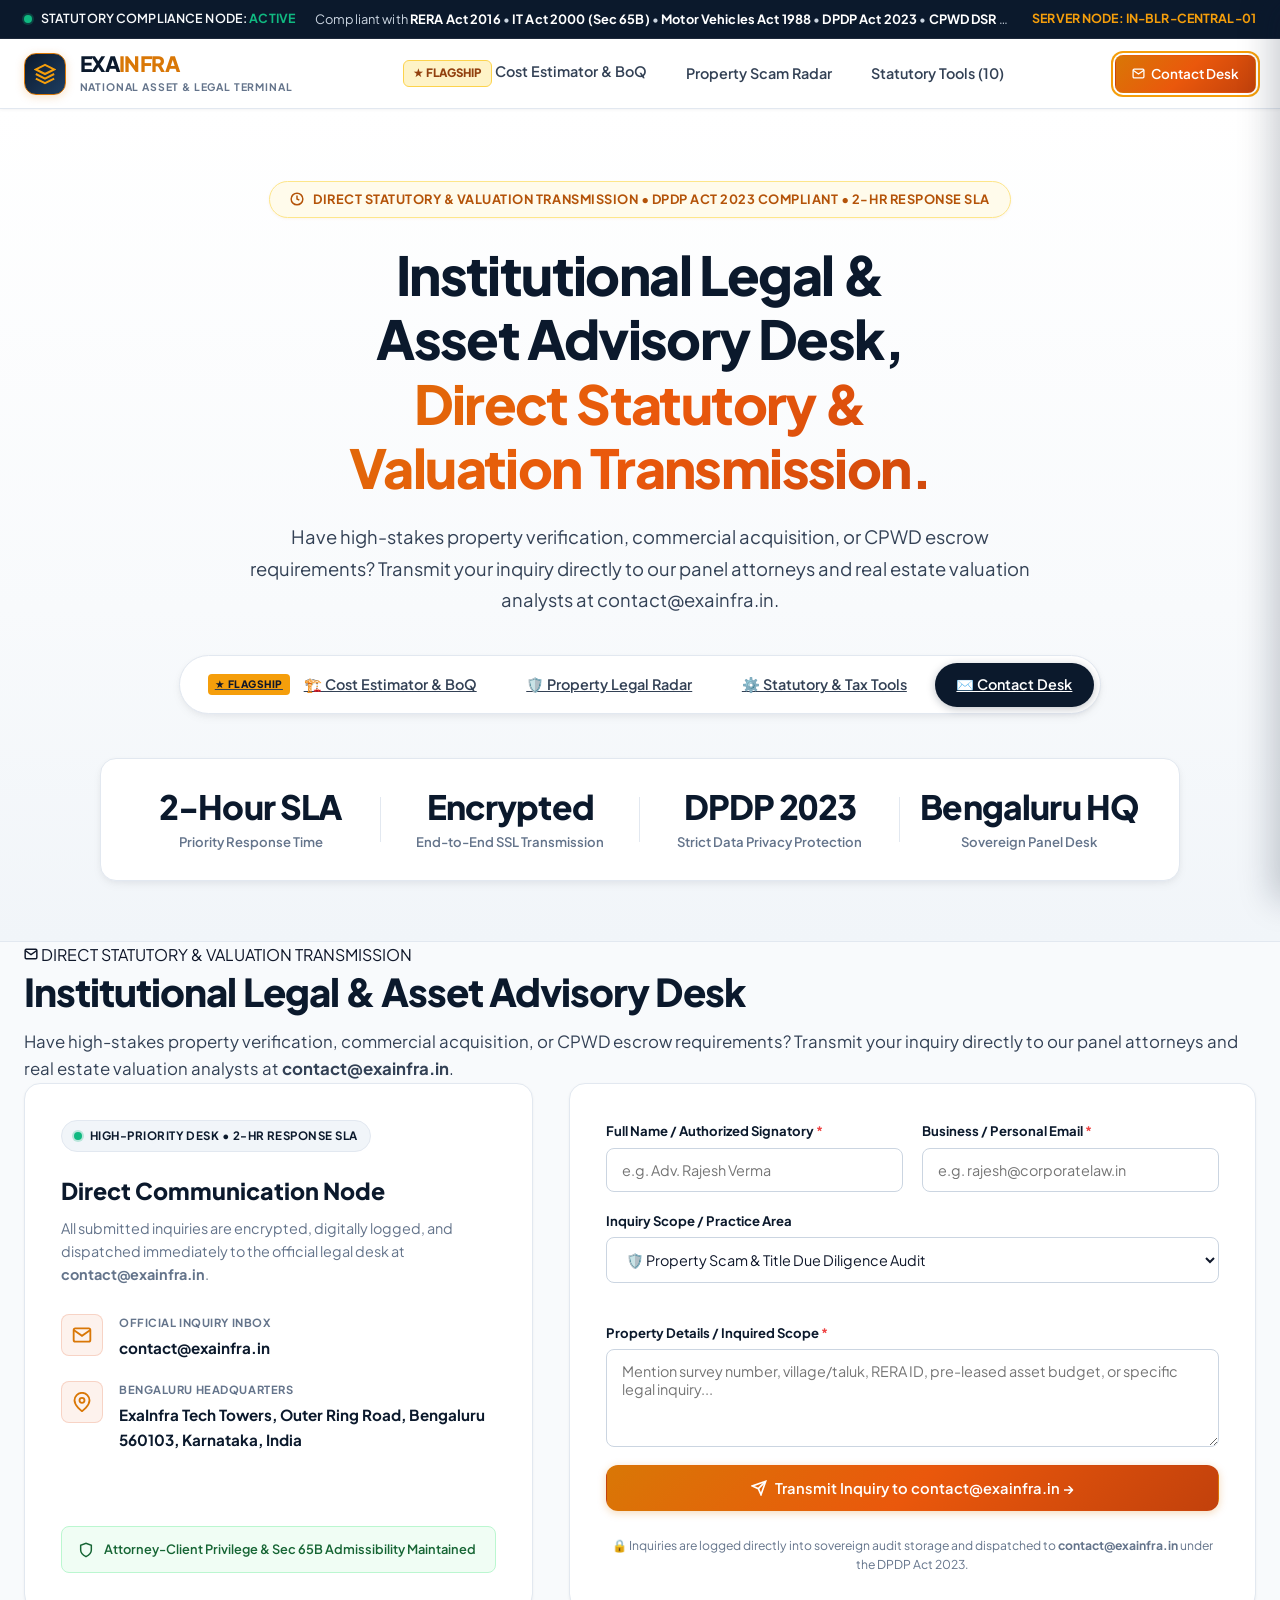
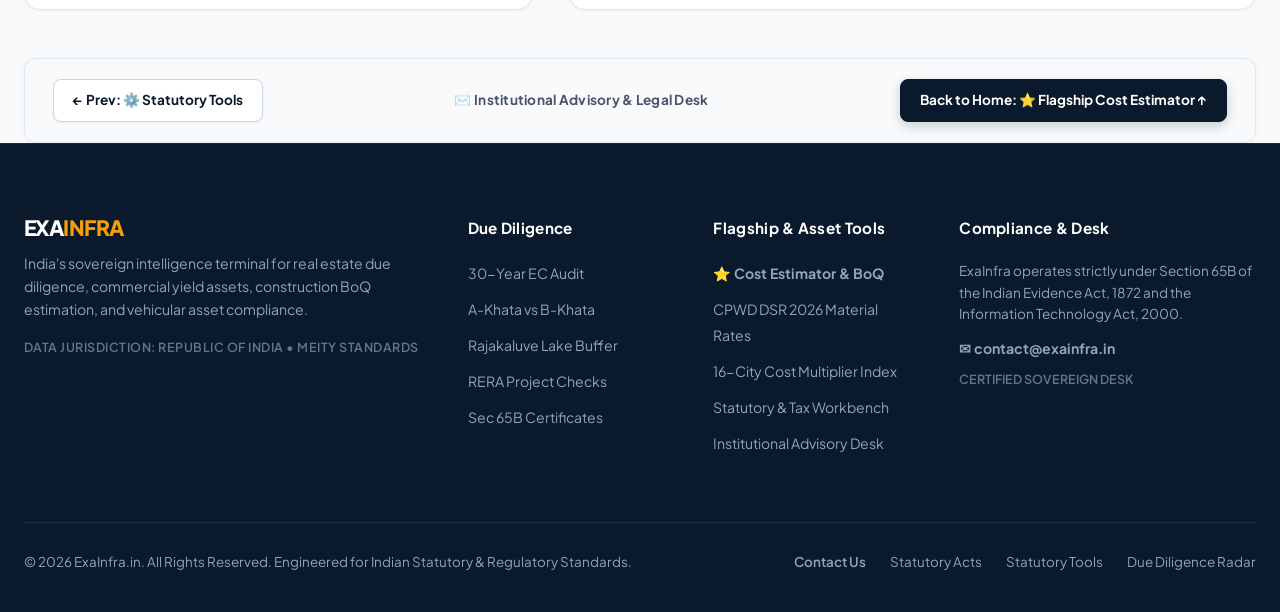
==== commit 1db6e838: "Remove Page of 4 bar module and eliminate duplicate Contact Desk on top navbar" ====
--- a/contact.html
+++ b/contact.html
@@ -44,16 +44,15 @@
         </div>
       </a>
 
-      <!-- Desktop Nav Menu (Regulatory Acts REMOVED from top menu) -->
+      <!-- Desktop Nav Menu -->
       <nav class="nav-menu">
         <a href="index.html" class="nav-link "><span class="flagship-badge-inline">★ FLAGSHIP</span> Cost Estimator &amp; BoQ</a>
         <a href="property-radar.html" class="nav-link ">Property Scam Radar</a>
         <a href="statutory-tools.html" class="nav-link ">Statutory Tools (10)</a>
-        <a href="contact.html" class="nav-link active">Contact Desk</a>
       </nav>
 
       <div class="nav-actions">
-        <a href="contact.html" class="btn btn-primary btn-sm nav-contact-btn">
+        <a href="contact.html" class="btn btn-primary btn-sm nav-contact-btn active">
           <svg width="13" height="13" viewBox="0 0 24 24" fill="none" stroke="currentColor" stroke-width="2.3"><path d="M4 4h16c1.1 0 2 .9 2 2v12c0 1.1-.9 2-2 2H4c-1.1 0-2-.9-2-2V6c0-1.1.9-2 2-2z"></path><polyline points="22,6 12,13 2,6"></polyline></svg>
           <span>Contact Desk</span>
         </a>
@@ -141,55 +140,6 @@
       </div>
     </div>
   </section>
-  <!-- ====================================================================
-       TERMINAL MULTI-PAGE DECK NAVIGATION BAR
-       ==================================================================== -->
-  <div class="terminal-pager-bar" id="terminalPagerBar">
-    <div class="container pager-container">
-      <div class="pager-header-wrap">
-        <div class="pager-status-badge">
-          <span class="live-pulse-dot"></span>
-          <span id="pagerActiveLabel">PAGE 4 OF 4 &bull; ✉️ INSTITUTIONAL ADVISORY &amp; LEGAL DESK</span>
-        </div>
-        <div class="pager-view-mode-toggle">
-          <a href="#" class="view-mode-btn active">
-            <svg width="13" height="13" viewBox="0 0 24 24" fill="none" stroke="currentColor" stroke-width="2.5"><rect x="3" y="3" width="18" height="18" rx="2" ry="2"></rect><line x1="3" y1="9" x2="21" y2="9"></line><line x1="9" y1="21" x2="9" y2="9"></line></svg>
-            <span>Dedicated Page</span>
-          </a>
-        </div>
-      </div>
-
-      <div class="pager-nav-pills-row">
-        <a href="statutory-tools.html" class="pager-nav-arrow" id="pagerPrevBtn" aria-label="Previous Page" >
-          &larr; Prev: ⚙️ Statutory Tools
-        </a>
-
-        <div class="pager-pills-list" role="tablist">
-          <a href="index.html" class="pager-pill " data-page="1">
-            <span class="pager-pill-flagship">★ FLAGSHIP</span>
-            <span class="pager-pill-num">1</span>
-            <span class="pager-pill-title">🏗️ Cost Estimator &amp; BoQ</span>
-          </a>
-          <a href="property-radar.html" class="pager-pill " data-page="2">
-            <span class="pager-pill-num">2</span>
-            <span class="pager-pill-title">🛡️ Property Scam Radar</span>
-          </a>
-          <a href="statutory-tools.html" class="pager-pill " data-page="3">
-            <span class="pager-pill-num">3</span>
-            <span class="pager-pill-title">⚙️ Statutory Workbench (10)</span>
-          </a>
-          <a href="contact.html" class="pager-pill active" data-page="4">
-            <span class="pager-pill-num">4</span>
-            <span class="pager-pill-title">✉️ Advisory &amp; Contact Desk</span>
-          </a>
-        </div>
-
-        <a href="index.html" class="pager-nav-arrow" id="pagerNextBtn" aria-label="Next Page" >
-          Back to Home: ★ Flagship Cost Estimator &rarr;
-        </a>
-      </div>
-    </div>
-  </div>
   <section class="terminal-section bg-subtle terminal-page" id="contact" data-page-index="5">
     <div class="container">
       <div class="section-header">
@@ -289,12 +239,12 @@
           </form>
         </div>
       </div>
-      <!-- Bottom Module Pager Navigation Card -->
+      <!-- Bottom Module Navigation Card -->
       <div class="bottom-pager-card">
         <a href="statutory-tools.html" class="bottom-pager-btn">
           <span>&larr; Prev: ⚙️ Statutory Tools</span>
         </a>
-        <span class="bottom-pager-info">Page 4 of 4 &bull; Institutional Advisory &amp; Legal Desk</span>
+        <span class="bottom-pager-info">✉️ Institutional Advisory &amp; Legal Desk</span>
         <a href="index.html" class="bottom-pager-btn primary">
           <span>Back to Home: ⭐ Flagship Cost Estimator &uarr;</span>
         </a>
--- a/style.css
+++ b/style.css
@@ -3170,6 +3170,10 @@
   gap: 0.4rem;
 }
 
+.nav-contact-btn.active {
+  box-shadow: 0 0 0 2px #FFFFFF, 0 0 0 4px var(--saffron-500);
+}
+
 
 /* ====================================================================
    PILLAR 5: INSTITUTIONAL REAL ESTATE & ASSET TOOLS (SOVEREIGN THEME)
